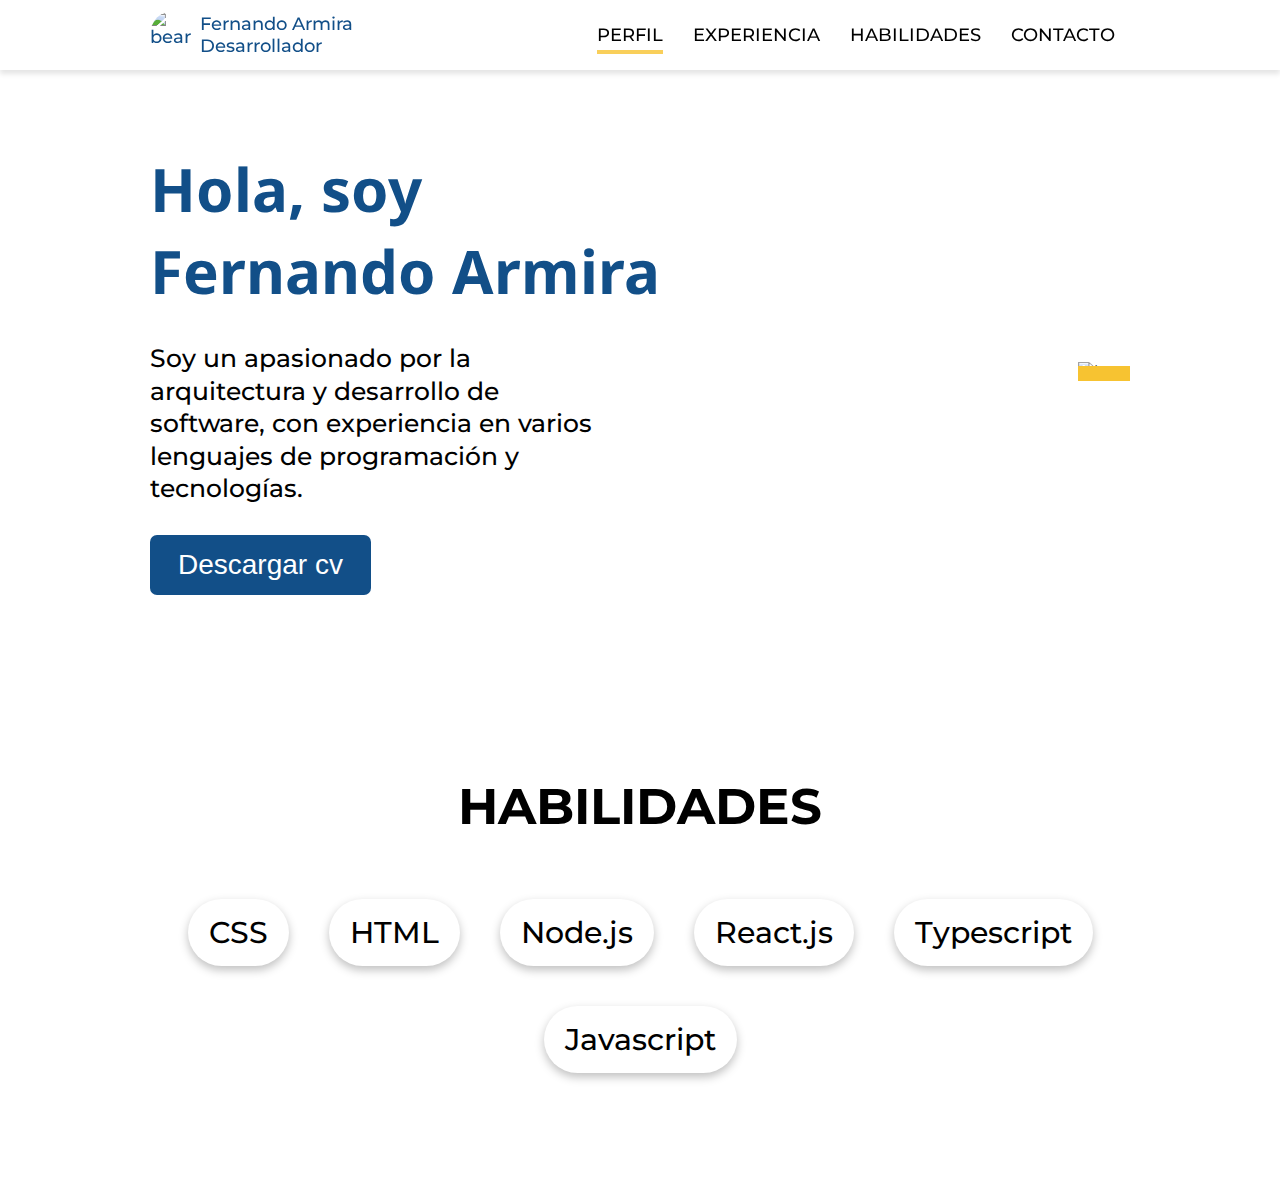
==== curriculum/index.html @ 1096f28d "Info and skills" ====
<!DOCTYPE html>
<html lang="es">
<head>
    <meta charset="UTF-8">
    <meta http-equiv="X-UA-Compatible" content="IE=edge">
    <meta name="viewport" content="width=device-width, initial-scale=1.0">
    <title>Fernando Armira</title>
    <link
      href="https://fonts.googleapis.com/css2?family=Montserrat:wght@400;500;700&display=swap"
      rel="stylesheet"
    />
    <link
      rel="stylesheet"
      href="https://cdn.jsdelivr.net/npm/normalize.css@8.0.1/normalize.min.css"
    />
    <link rel="stylesheet" href="main.css">
    <link rel="stylesheet" href="navbar.css">
    <link rel="stylesheet" href="profile.css">
    <link rel="stylesheet" href="skills.css">
    <script defer src="app.js"></script>
</head>
<body>
    <header class="topheader">
        <nav class="topnav">
            <a href="#" class="logo">
                <img height="50" width="50" src="https://media.istockphoto.com/id/1158342659/vector/bear-head-mascot-vector-for-emblem-design-with-color-grey.jpg?s=612x612&w=0&k=20&c=52_wgeMA5A5mS4JGuddIcnMzw7G9IRCnAalKC-jlNJY=" alt="bear">
                <div>
                    Fernando Armira <br>
                    Desarrollador
                </div>
            </a>
            <button class="open-menu" aria-label="Abrir menu">
                <img src="img/hamburger-icon.svg" alt="abrir menu">
            </button>
            <ul class="menu">
                <button class="close-menu" aria-label="Cerrar menú">
                    <img src="img/close-icon.svg" alt="cerrar menú" />
                </button>
                <li><a href="#profile" class="selected">Perfil</a></li>
                <li><a href="#experience">Experiencia</a></li>
                <li><a href="#skills">Habilidades</a></li>
                <li><a href="#contact">Contacto</a></li>
            </ul>
            
        </nav>
    </header>

    <div class="horizontal-padding vertical-padding">
        <section class="profile">
            <div class="profile-info">
                <h1 class="profile-title">Hola,  soy <br> Fernando Armira</h1>
                <p class="profile-details">
                    Soy un apasionado por la arquitectura y desarrollo de software, con
                    experiencia en varios lenguajes de programación y
                    tecnologías.
                </p>
                <button class="profile-btn">
                    Descargar cv
                </button>
            </div>
            <span class="profile-img-section">
                <img class="profile-img" src="https://images.squarespace-cdn.com/content/v1/546d5382e4b05a4940d58d6f/1586810271092-G254ZQDXCV0L865MCEFX/In-Charge-72x60-WEB.jpg?format=2500w" alt="bear">
                <div class="profile-img-line"></div>
            </span>
        </section>
    </div>
    
    <div class="horizontal-padding vertical-padding">
        <section class="skills">
            <h2 class="skills-title">Habilidades</h2>
            <ul class="skills-list">
                <li class="skills-skill">CSS</li>
                <li class="skills-skill">HTML</li>
                <li class="skills-skill">Node.js</li>
                <li class="skills-skill">React.js</li>
                <li class="skills-skill">Typescript</li>
                <li class="skills-skill">Javascript</li>
            </ul>
        </section>
    </div>

</body>
</html>
---- curriculum/main.css ----
:root {
    --theme-color: white;
    --primary-color: #124f88;
    --secundary-color: #F7C331;
    --text-color-inverse: white;
    --text-color: black;
    --navbar-shallow-color: #e5e5e5;
    --menu-mobile-background-color: #3A4460;

}

body {
    font-family: 'Montserrat', sans-serif;
    background-color: var(--theme-color);
    color: var(--text-color);
    padding-top: 70px;
}

a {
    text-decoration: none;
    color: var(--text-color)
}

.horizontal-padding{
    padding-left: 25px;
    padding-right: 25px;
}

.vertical-padding{
    padding-top: 25px;
    padding-bottom: 25px;
}

@media (min-width: 950px) {
    .horizontal-padding{
        padding-left: 70px;
        padding-right: 70px;
    }
    
    .vertical-padding{
        padding-top: 70px;
        padding-bottom: 70px;
    }
}
---- curriculum/navbar.css ----
.topheader{
   
    box-shadow: 0 4px 5px var(--navbar-shallow-color);
    position: fixed;
    background-color: var(--theme-color);
    left: 0;
    top: 0;
    width: 100%;
    z-index: 100;

}

.topnav{
    display: flex;
    justify-content: space-between;
    padding: 10px;
    max-width: 980px;
    margin: 0 auto;
}

.logo{
    display: flex;
    align-items: center;
    font-size: 18px;
    font-weight: 500;
    color: var(--primary-color);
}

.logo img{
    border-radius: 50%;
}

/*Menu*/
.menu{
    display: flex;
    list-style: none;
    margin: 0;
    padding: 0;
}

.menu li{
    padding: 0 15px;
}

.menu a{
    color: var(--text-color);
    font-size: 18px;
    font-weight: 500;
    line-height: 50px;
    text-transform: uppercase;
    position: relative;

    
}

.menu a::after{
    content: "";
    background-color: var(--secundary-color);
    position: absolute;
    left:0;
    top: calc(100% + 4px);
    width: 100%;
    height: 4px;
    opacity: 0;
    transition: opacity 0.3s;
}

.menu a.selected::after,
.menu a:hover::after {
    opacity: 0.8;
}

.menu a:hover{
    color: var(--primary-color);
}

.open-menu,
.close-menu{
    display: none;
}

@media (max-width: 950px){
    
    /*Menu*/
    .menu{
        flex-direction: column;
        position: fixed;
        left: 0;
        width: 100%;
        align-items: center;
        background-color: var(--menu-mobile-background-color);
        height: 100%;
        overflow-y: auto;
        opacity: 0;
        pointer-events: none;
        transition: opacity 0.3s;
    }

    .menu li{
        padding: 0;
    }
    

    .menu a{
        color: var(--text-color-inverse);
        line-height: 70px;
        font-size: 25px ;
    }

    .open-menu,
    .close-menu{
        display: block;
        border: none;
        background: none;
        cursor: pointer;
    }
    
    .close-menu{
        align-self: flex-end;
        padding: 20px 15px;

    }

    .menu_opened{
        opacity: 1;
        pointer-events: all;
    }

    .open-menu:focus:not(:focus-visible),
    .close-menu:focus:not(:focus-visible) {
        outline: none;
      }

      .menu a::after{
        content: none;

    }
    
    .menu a:hover,
    .menu a.selected{
        color: var(--secundary-color);
    }


}
---- curriculum/profile.css ----
@import url("https://fonts.googleapis.com/css2?family=Noto+Sans:wght@700&display=swap");

.profile-info{
    margin-bottom: 25px;
}

.profile-img{
    width: 80%;
    max-width: 300px;

}

.profile-img-section{
    position: relative;
}

.profile-img-line{
    background-color: var(--secundary-color);
    height: 15px;
    position: absolute;
    width: 100%;
    left: 0;
    bottom: 0;
}

.profile{
    text-align: center;
}

.profile-title{
    font-size: 35px;
    font-weight: bold;
    margin: 0;
    color: var(--primary-color);
    font-family: 'Noto Sans',sans-serif;
}

.profile-details{
    font-size: 18px;
    font-weight: 500;
    line-height: 1.3;
    max-width: 450px;
    margin: 20px auto;
}

.profile-btn{
    background-color: var(--primary-color);
    color: var(--text-color-inverse);
    border: none;
    font-size: 20px;
    padding: 0.5em 1em;
    border-radius: 7px;
    cursor: pointer;

}

.profile-btn:hover{
    filter: brightness(130%);
}

@media (min-width: 950px){
    .profile-info{
        margin-bottom: 0px;
    }
    
    .profile-img{
        width: 100%;
        max-width: 350px;
        /*transform: scale(-1)*/
    }
    
    .profile{
        text-align: left;
        display: flex;
        justify-content: space-between;
        max-width: 980px;
        margin: 0 auto;
        align-items: center ;
    }
    
    .profile-title{
        font-size: 60px;
    }
    
    .profile-details{
        font-size: 25px;
        margin: 30px 0;
    }
    
    .profile-btn{
        font-size: 28px;
        padding: 0.5em 1em;

    
    }

}
---- curriculum/skills.css ----
.skills{
    max-width: 980px;
    margin: 0 auto;
}

.skills-title {
    font-size: 30px;
    font-weight: bold;
    text-transform: uppercase;
    text-align: center;
  }

  .skills-skill {
    font-size: 20px;
    font-weight: 500;
    box-shadow: 0 4px 10px rgba(0, 0, 0, 0.25);
    border-radius: 42px;
    padding: 0.5em 0.7em;
    margin: 10px;
  }

  .skills-list{
    list-style: none;
    padding: 0;

    display: flex;
    flex-wrap: wrap;
    justify-content: center;
  }

  @media (min-width:950px){
    .skills-title {
        font-size: 50px;
      }
    
      .skills-skill {
        font-size: 30px;
        margin: 20px;
      }

  }
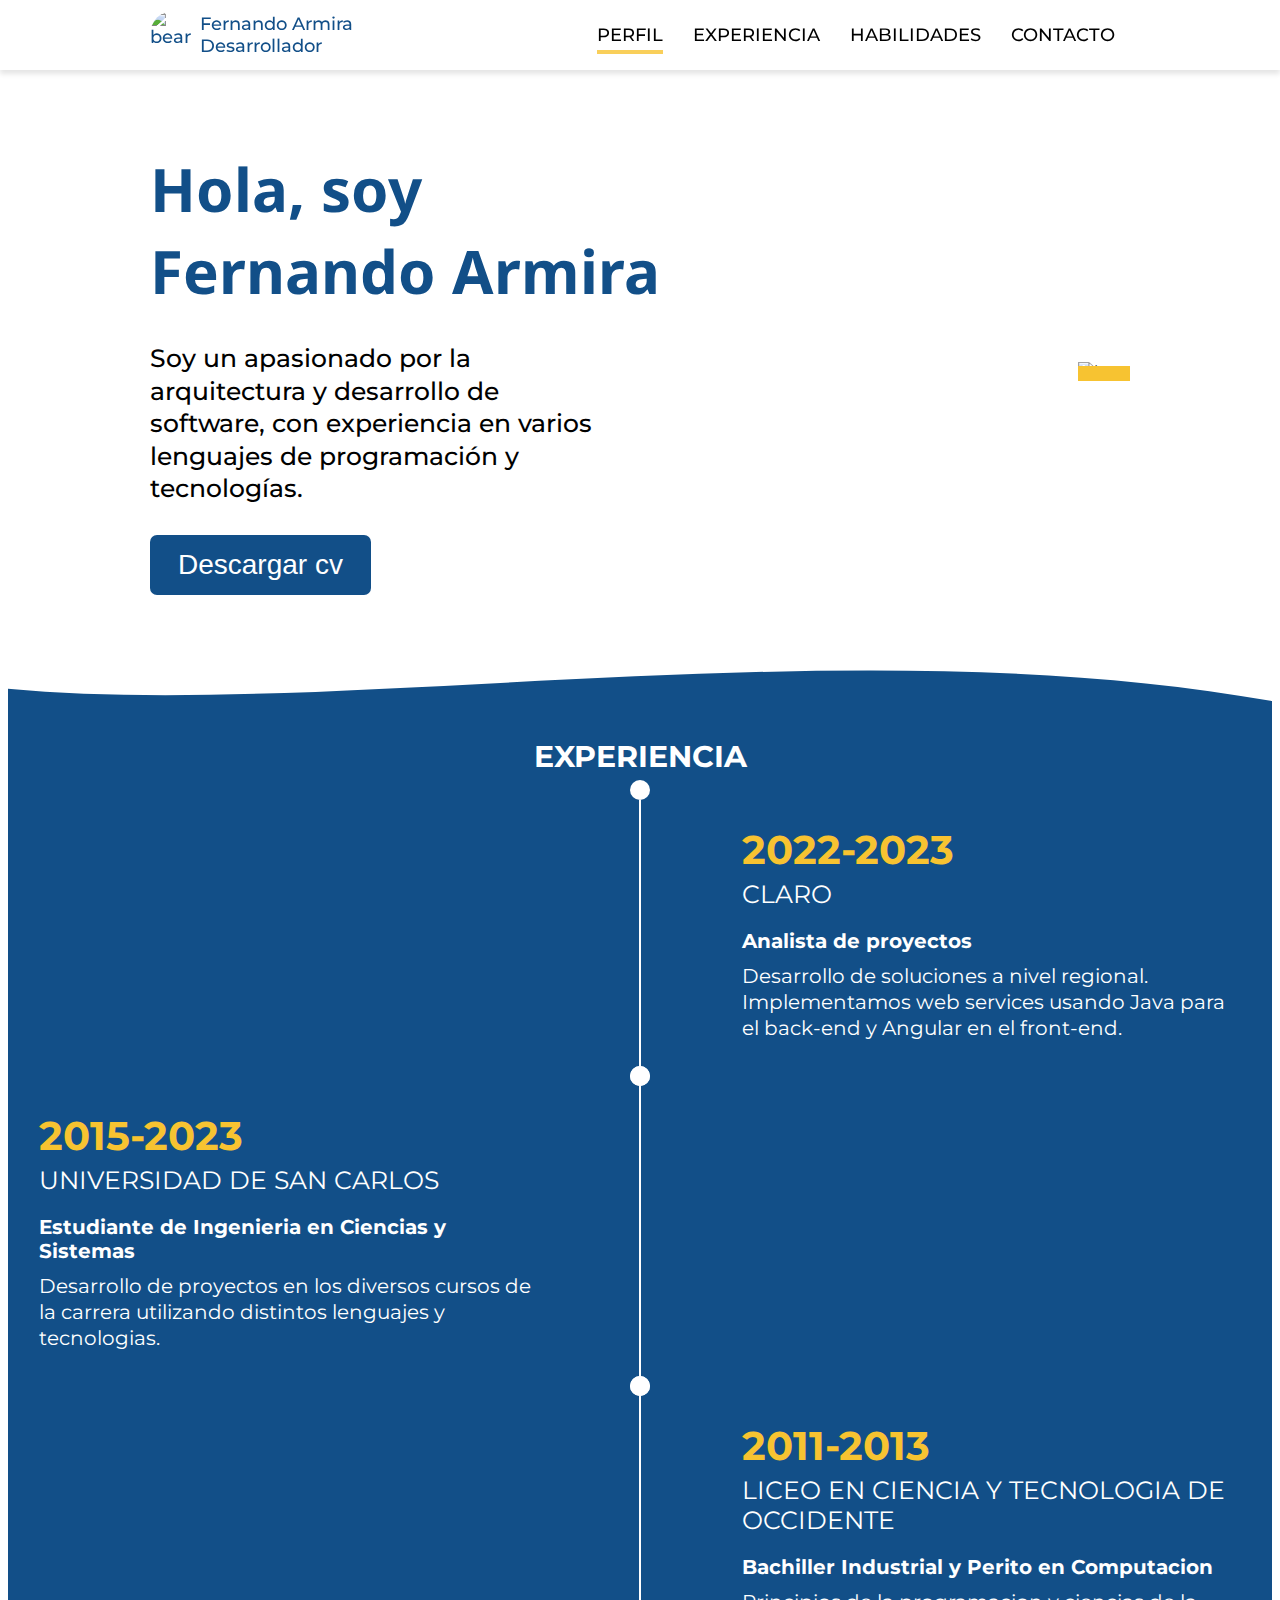
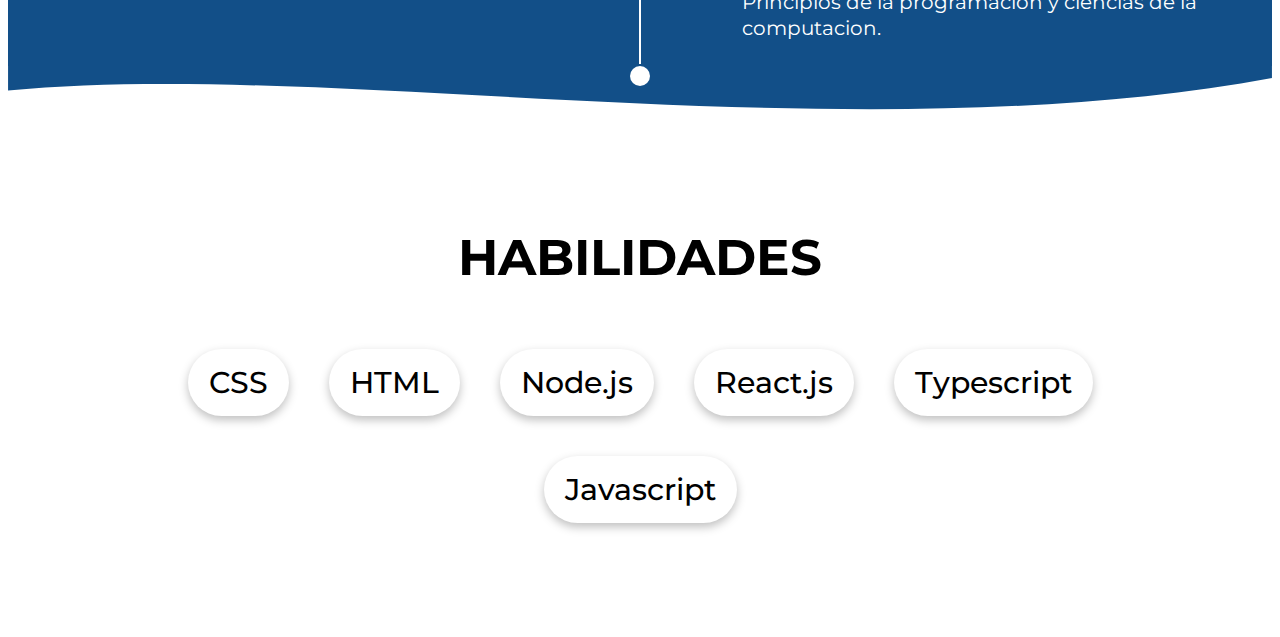
==== commit 4e587c0b: "experience" ====
--- a/curriculum/index.html
+++ b/curriculum/index.html
@@ -17,6 +17,7 @@
     <link rel="stylesheet" href="navbar.css">
     <link rel="stylesheet" href="profile.css">
     <link rel="stylesheet" href="skills.css">
+    <link rel="stylesheet" href="experience.css">
     <script defer src="app.js"></script>
 </head>
 <body>
@@ -64,6 +65,45 @@
             </span>
         </section>
     </div>
+
+    <section class="experiences">
+        <img src="img/wave.svg" alt="division" class="wave">
+        <div class="experiences-body">
+            <h2 class="experience-title">Experiencia</h2>
+            <div class="experiences-grid">
+                <div class="empty"></div>
+                <div class="line"></div>
+                <div class="experience">
+                    <div class="experience-date">2022-2023</div>
+                    <div class="experience-company">Claro</div>
+                    <div class="experience-position">Analista de proyectos</div>
+                    <div class="experience-description">Desarrollo de soluciones a nivel regional.
+                        Implementamos web services usando Java para el
+                        back-end y Angular en el front-end. 
+                    </div>
+                </div>
+                <div class="experience">
+                    <div class="experience-date">2015-2023</div>
+                    <div class="experience-company">Universidad de San Carlos</div>
+                    <div class="experience-position">Estudiante de Ingenieria en Ciencias y Sistemas</div>
+                    <div class="experience-description">Desarrollo de proyectos en los diversos cursos de la carrera utilizando distintos lenguajes y tecnologias. 
+                    </div>
+                </div>
+                <div class="line"></div>
+                <div class="empty"></div>  
+                <div class="empty"></div>
+                <div class="line"></div>
+                <div class="experience">
+                    <div class="experience-date">2011-2013</div>
+                    <div class="experience-company">Liceo en Ciencia y Tecnologia de Occidente</div>
+                    <div class="experience-position">Bachiller Industrial y Perito en Computacion</div>
+                    <div class="experience-description">Principios de la programacion y ciencias de la computacion. 
+                    </div>
+                </div>
+            </div>
+        </div>
+        <img src="img/wave.svg" alt="division" class="wave wave-bottom">
+    </section>
     
     <div class="horizontal-padding vertical-padding">
         <section class="skills">
--- a/curriculum/experience.css
+++ b/curriculum/experience.css
@@ -0,0 +1,118 @@
+.experiences{
+    display: flex;
+    flex-direction: column;
+}
+
+.experiences-body{
+    background-color: var(--primary-color);
+    color: var(--text-color-inverse);
+}
+
+.wave{
+    width: 100%;
+    position: relative;
+    top: 2px;
+}
+
+.wave-bottom{
+    transform: scaleY(-1);
+    top: -2px;
+}
+
+.experience-title {
+    text-align: center;
+    text-transform: uppercase;
+    font-weight: bold;
+    font-size: 30px;
+    margin: 25px;
+  }
+  
+  .experience-date {
+    font-size: 25px;
+    font-weight: bold;
+    color: var(--secundary-color);
+  }
+  
+  .experience-company {
+    font-size: 20px;
+    text-transform: uppercase;
+    margin-top: 5px;
+  }
+  
+  .experience-position {
+    font-weight: 500;
+    font-size: 18px;
+    margin-top: 20px;
+  }
+  
+  .experience-description {
+    font-weight: 400;
+    font-size: 15px;
+    margin-top: 10px;
+  }
+  
+  .experience{
+    padding: 25px;
+    max-width: 500px;
+    margin: 0 auto;
+  }
+
+  @media (min-width:950px){
+    .experiences-title {
+        font-size: 50px;
+        margin: 35px 0;
+      }
+    
+      .experience-date {
+        font-size: 40px;
+      }
+    
+      .experience-company {
+        font-size: 25px;
+      }
+    
+      .experience-position {
+        font-weight: bold;
+        font-size: 20px;
+        margin-top: 20px;
+      }
+    
+      .experience-description {
+        font-size: 20px;
+        margin-top: 10px;
+        line-height: 1.3;
+      }
+
+
+      .experiences-grid{
+        display: grid;
+        grid-template-columns: auto 2px auto;
+        gap: 20px 70px;
+
+      }
+
+      .line{
+        background-color: var(--text-color-inverse);
+        position: relative;
+      }
+
+      .line::before,
+      .line::after{
+        content:"";
+        display: block;
+        width: 20px;
+        height: 20px;
+        background-color: var(--text-color-inverse);
+        border-radius: 50%;
+        position: absolute;
+        top: -20px;
+        left: -9px;
+      }
+
+      .line::after{
+        top: 100%;
+        z-index: 1;
+
+      }
+    
+  }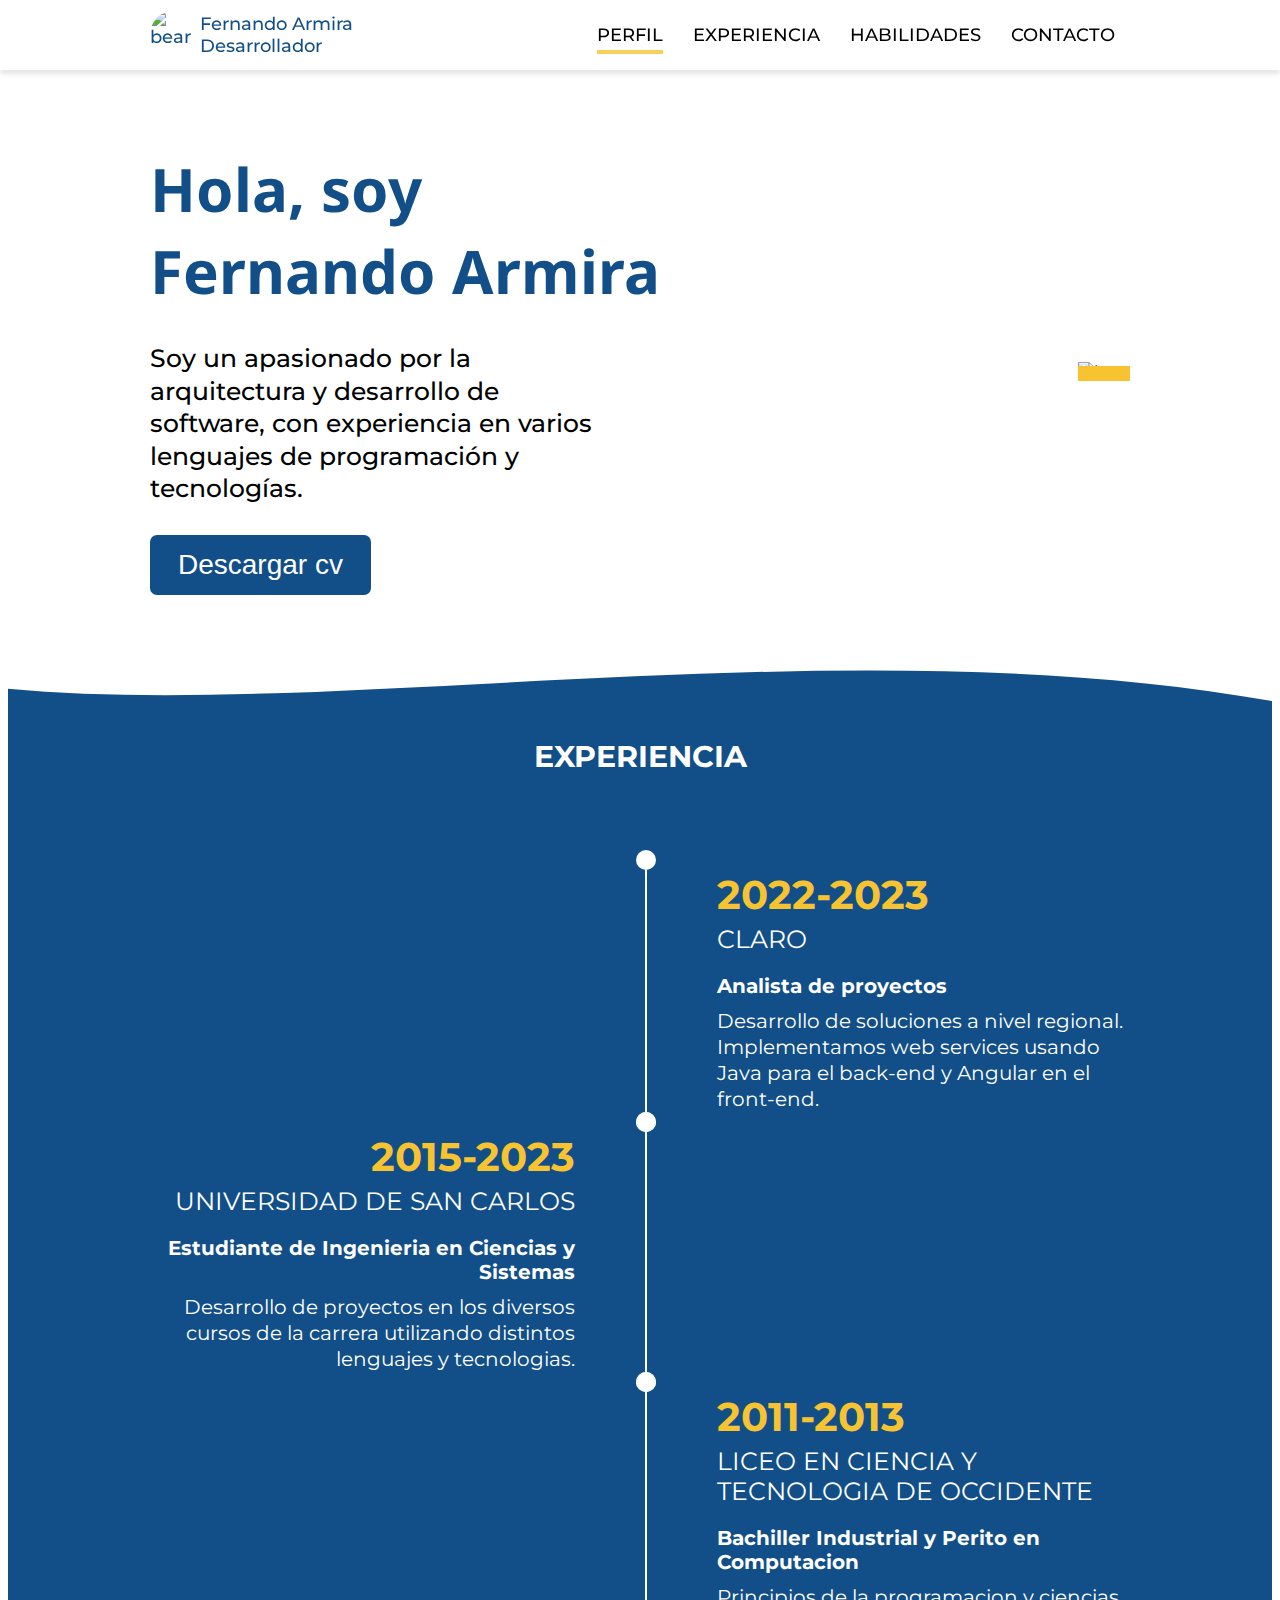
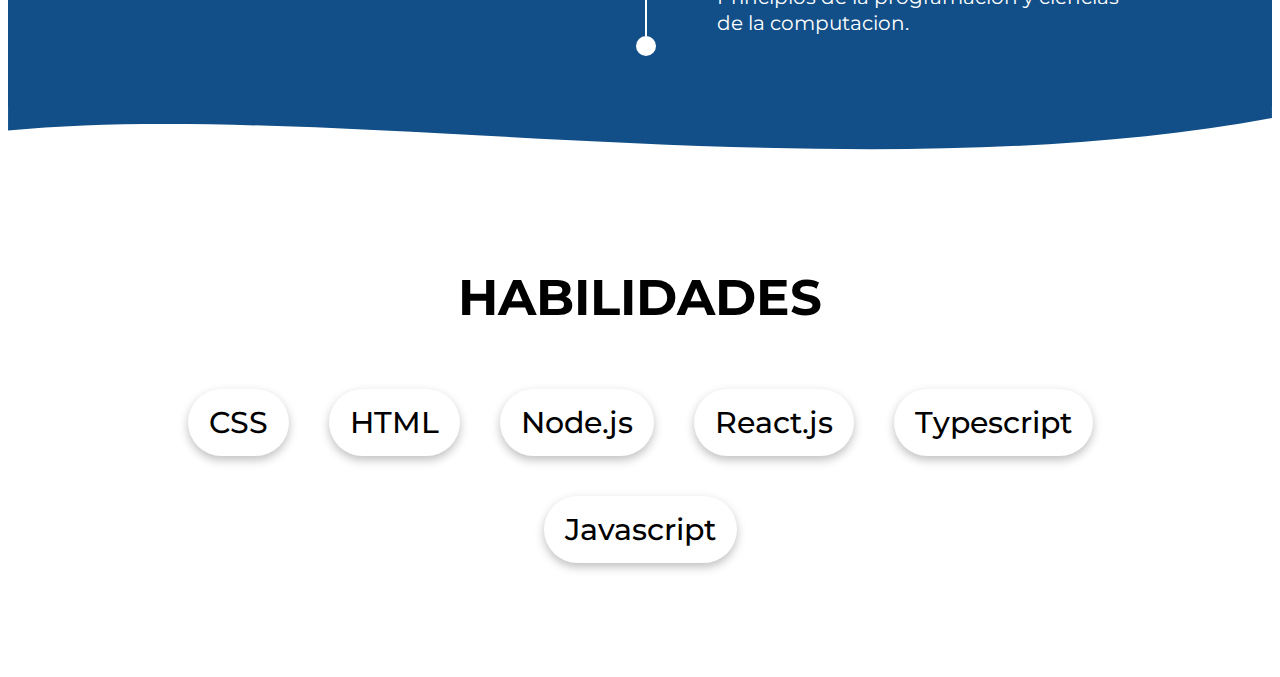
==== commit 087220db: "Correcciones" ====
--- a/curriculum/index.html
+++ b/curriculum/index.html
@@ -82,7 +82,7 @@
                         back-end y Angular en el front-end. 
                     </div>
                 </div>
-                <div class="experience">
+                <div class="experience experience_left">
                     <div class="experience-date">2015-2023</div>
                     <div class="experience-company">Universidad de San Carlos</div>
                     <div class="experience-position">Estudiante de Ingenieria en Ciencias y Sistemas</div>
--- a/curriculum/experience.css
+++ b/curriculum/experience.css
@@ -83,11 +83,23 @@
         line-height: 1.3;
       }
 
+      .experience {
+        padding: 0;
+      }
+
+      .experience_left {
+        text-align: right;
+      }
+  
 
       .experiences-grid{
         display: grid;
         grid-template-columns: auto 2px auto;
         gap: 20px 70px;
+        padding: 70px;
+        justify-content: center;
+        max-width: 980px;
+        margin: 0 auto;
 
       }
 
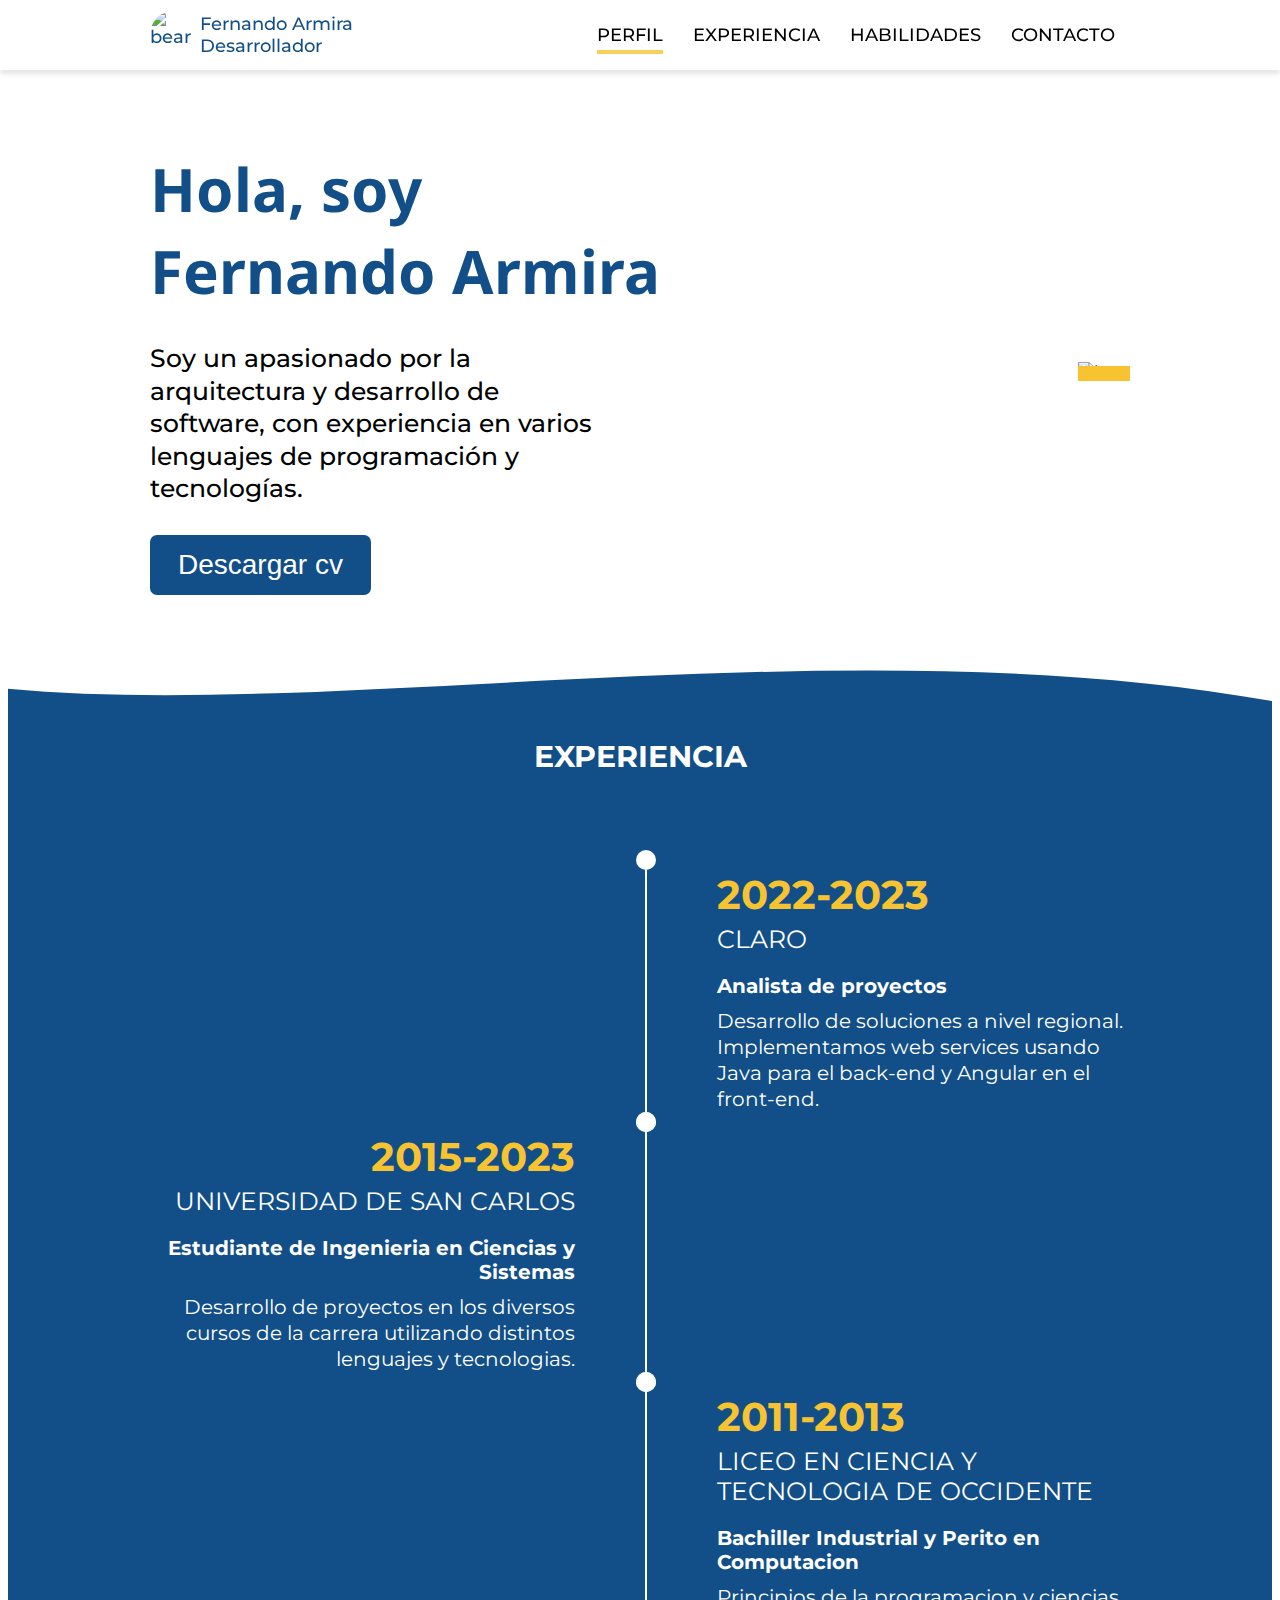
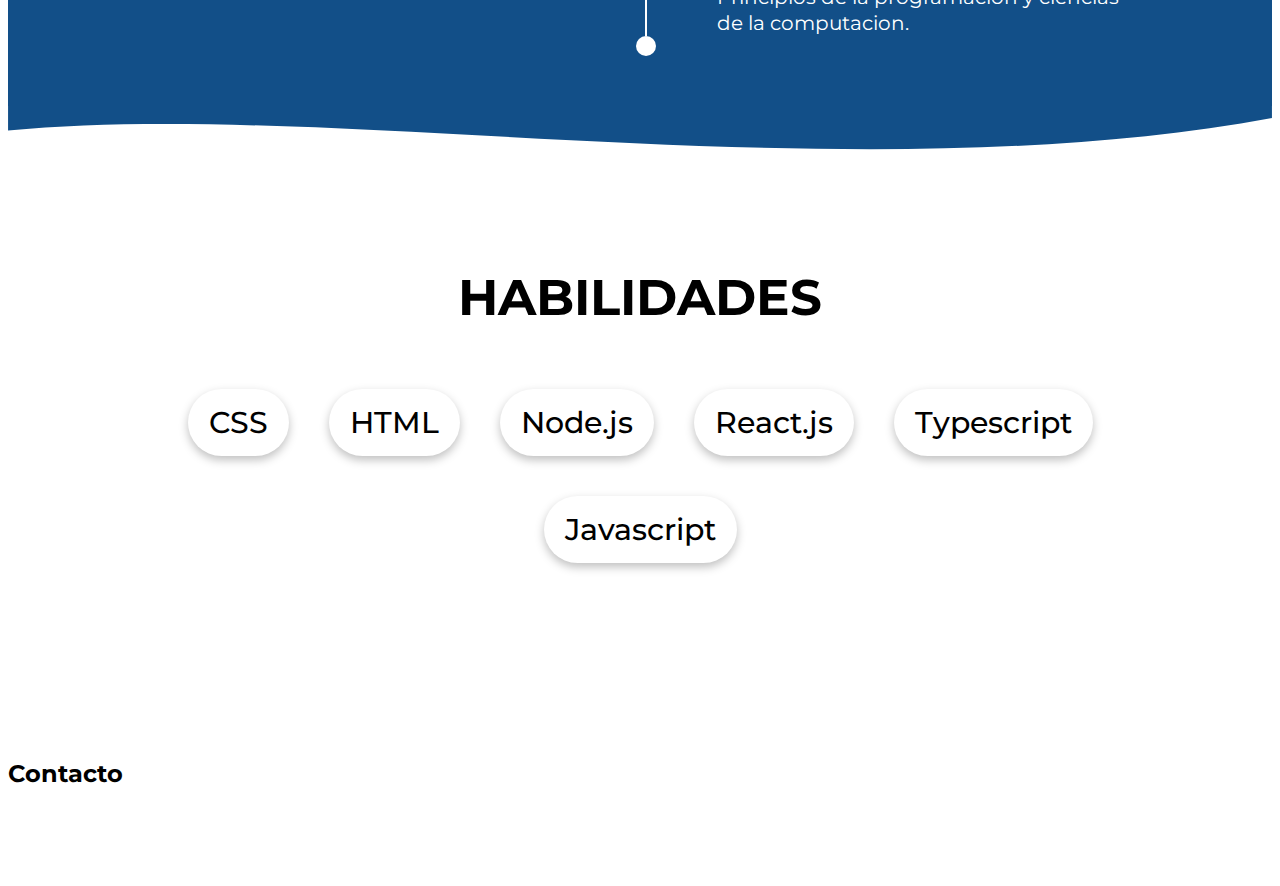
==== commit 5e918c5e: "Intersection observer" ====
--- a/curriculum/index.html
+++ b/curriculum/index.html
@@ -47,7 +47,7 @@
     </header>
 
     <div class="horizontal-padding vertical-padding">
-        <section class="profile">
+        <section class="profile" id="profile">
             <div class="profile-info">
                 <h1 class="profile-title">Hola,  soy <br> Fernando Armira</h1>
                 <p class="profile-details">
@@ -66,7 +66,7 @@
         </section>
     </div>
 
-    <section class="experiences">
+    <section class="experiences" id="experience">
         <img src="img/wave.svg" alt="division" class="wave">
         <div class="experiences-body">
             <h2 class="experience-title">Experiencia</h2>
@@ -106,7 +106,7 @@
     </section>
     
     <div class="horizontal-padding vertical-padding">
-        <section class="skills">
+        <section class="skills" id="skills">
             <h2 class="skills-title">Habilidades</h2>
             <ul class="skills-list">
                 <li class="skills-skill">CSS</li>
@@ -119,5 +119,9 @@
         </section>
     </div>
 
+    <section class="contact vertical-padding" id="contact">
+        <h2 class="contact-title">Contacto</h2>
+    </section>
+
 </body>
 </html>--- a/curriculum/main.css
+++ b/curriculum/main.css
@@ -7,6 +7,14 @@
     --navbar-shallow-color: #e5e5e5;
     --menu-mobile-background-color: #3A4460;
 
+}
+
+html{
+    scroll-behavior: smooth;
+}
+
+section[id]{
+    scroll-margin-top: 70px;
 }
 
 body {
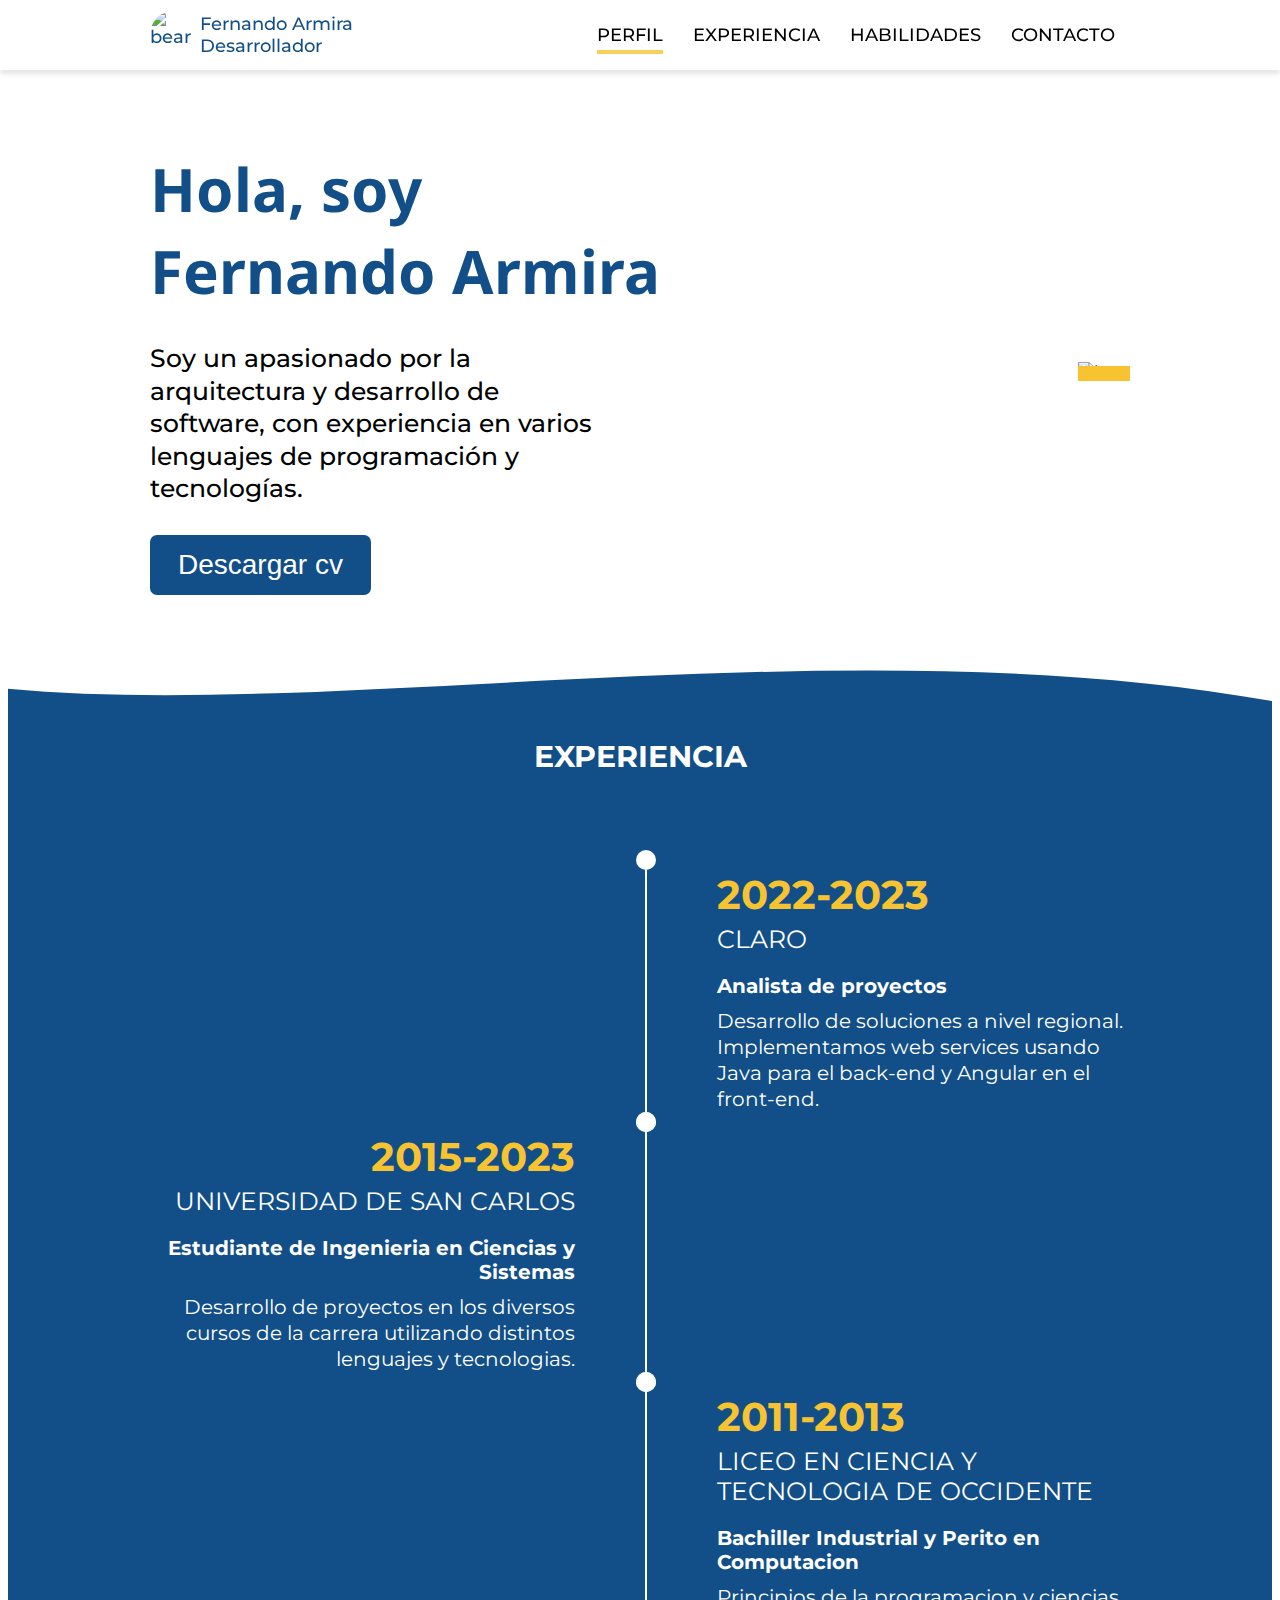
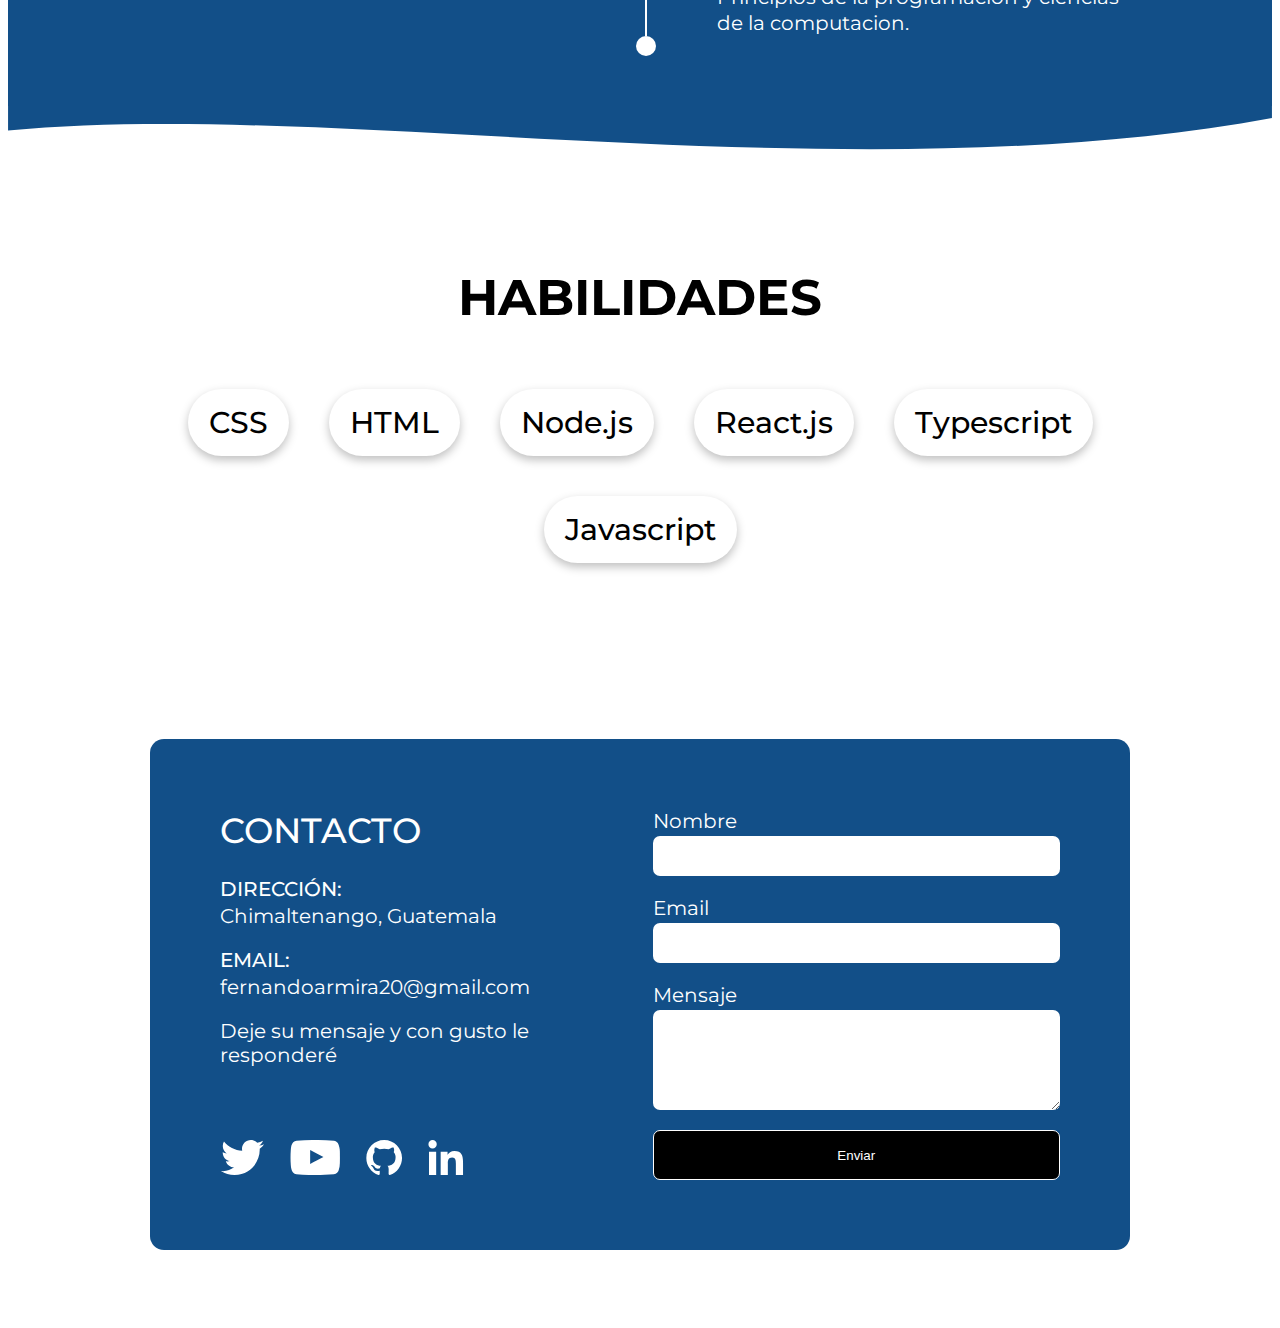
==== commit 72a2b613: "contacts section" ====
--- a/curriculum/index.html
+++ b/curriculum/index.html
@@ -18,6 +18,7 @@
     <link rel="stylesheet" href="profile.css">
     <link rel="stylesheet" href="skills.css">
     <link rel="stylesheet" href="experience.css">
+    <link rel="stylesheet" href="contact.css">
     <script defer src="app.js"></script>
 </head>
 <body>
@@ -119,9 +120,79 @@
         </section>
     </div>
 
-    <section class="contact vertical-padding" id="contact">
-        <h2 class="contact-title">Contacto</h2>
-    </section>
+    <div class="horizontal-padding vertical-padding">
+        <section class="contact" id="contact">
+            <h2 class="contact-title">Contacto</h2>
+            <div class="contact-details">
+                <div class="contact-details-group">
+                    <p class="contact-label">Dirección:</p>
+                    <p class="contact-text">Chimaltenango, Guatemala</p>
+                </div>
+
+                <div class="contact-details-group">
+                    <p class="contact-label">Email:</p>
+                    <p class="contact-text">fernandoarmira20@gmail.com</p>
+                </div>
+
+                <div class="contact-details-group">
+                    <p class="contact-text">Deje su mensaje y con gusto le responderé</p>
+                  
+                </div>
+            </div>
+
+            <form class="contact-form">
+                <div class="contact-form-group">
+                    <label for="name">Nombre</label>
+                    <input required type="text" name="name" id="name">
+                </div>
+
+                <div class="contact-form-group">
+                    <label for="email">Email</label>
+                    <input required type="email" name="email" id="email">
+                </div>
+
+                <div class="contact-form-group">
+                    <label for="message">Mensaje</label>
+                    <textarea required name="message" id="message" rows="6"></textarea>
+                </div>
+                <button type="submit" class="contact-form-submit">Enviar</button>
+            </form>
+
+            <nav class="social">
+                <ul class="social-list">
+                    <li>
+                        <a href="https://twitter.com">
+                            <img src="img/social/twitter.svg" alt="twitter profile">
+                        </a>
+                        
+                    </li>
+
+                    <li>
+                        <a href="https://youtube.com">
+                            <img src="img/social/youtube.svg" alt="youtube profile">
+                        </a>
+                        
+                    </li>
+
+                    <li>
+                        <a href="https://github.com">
+                            <img src="img/social/github.svg" alt="github profile">
+                        </a>
+                        
+                    </li>
+
+                    <li>
+                        <a href="https://linkedincom">
+                            <img src="img/social/linkedin.svg" alt="linkedin profile">
+                        </a>
+                        
+                    </li>
+                </ul>
+            </nav>
+
+        </section>
+    </div>
+    
 
 </body>
 </html>--- a/curriculum/contact.css
+++ b/curriculum/contact.css
@@ -0,0 +1,135 @@
+.contact{
+    background-color: var(--primary-color);
+    color: var(--text-color-inverse);
+    font-size: 18px;
+    border-radius: 14px;
+    padding: 25px;
+    display: grid;
+    gap: 25px;
+}
+
+.contact p,
+.contact h2,
+.contact ul{
+    margin: 0;
+    padding: 0;
+}
+
+.contact-title{
+    font-size: 30px;
+    font-weight: 500;
+    text-align: center;
+    text-transform: uppercase;
+}
+
+.contact-details,
+.contact-form{
+    display: grid;
+    gap: 20px;
+}
+
+.contact-details-group,
+.contact-form-group{
+    display: grid;
+    gap: 3px;
+}
+
+.contact-label{
+    text-transform: uppercase;
+    font-weight: 500;
+}
+
+.contact-form input,
+.contact-form textarea{
+    border-radius: 7px;
+    border: none;
+    height: 30px;
+    padding: 5px 10px;
+}
+
+.contact-form textarea{
+    height: auto;
+    resize: vertical;
+}
+
+.contact-form-submit{
+    width: 100%;
+    height: 50px;
+    background-color: var(--text-color);
+    border-radius: 7px;
+    color: var(--text-color-inverse);
+    border: 1px solid var(--theme-color);
+    cursor: pointer;
+}
+
+.contact-form-submit:hover{
+    box-shadow: 0 0 14px var(--secundary-color);
+}
+
+.social-list{
+    list-style: none;
+    display: flex;
+    gap: 25px;
+    justify-content: center;
+}
+
+.social-list img{
+    height: 25px;
+}
+
+.social-list img:hover{
+    filter: drop-shadow(0 0 5px var(--secundary-color));
+}
+
+@media (min-width: 950px){
+    .contact{
+        font-size: 20px;
+        padding: 70px;
+        max-width: 980px;
+        margin: 0 auto;
+        box-sizing: border-box;
+
+    }
+    
+    .contact-title{
+        font-size: 35px;
+        text-align: left;
+    }
+    
+ 
+    
+    .social-list{
+        justify-content: flex-start;
+    }
+    
+    .social-list img{
+        height: 35px;
+    }
+
+    .contact-title{
+        grid-area: title;
+
+    }
+
+    .contact-details{
+        grid-area: details;
+    }
+
+    .contact-form{
+        grid-area: form;
+    }
+
+    .social{
+        grid-area: social;
+    }
+
+    .contact{
+        grid: 
+        "title form"    auto
+        "details form"  1fr
+        "social form"   auto/
+        1fr     1fr;
+
+        align-items: start;
+    }
+}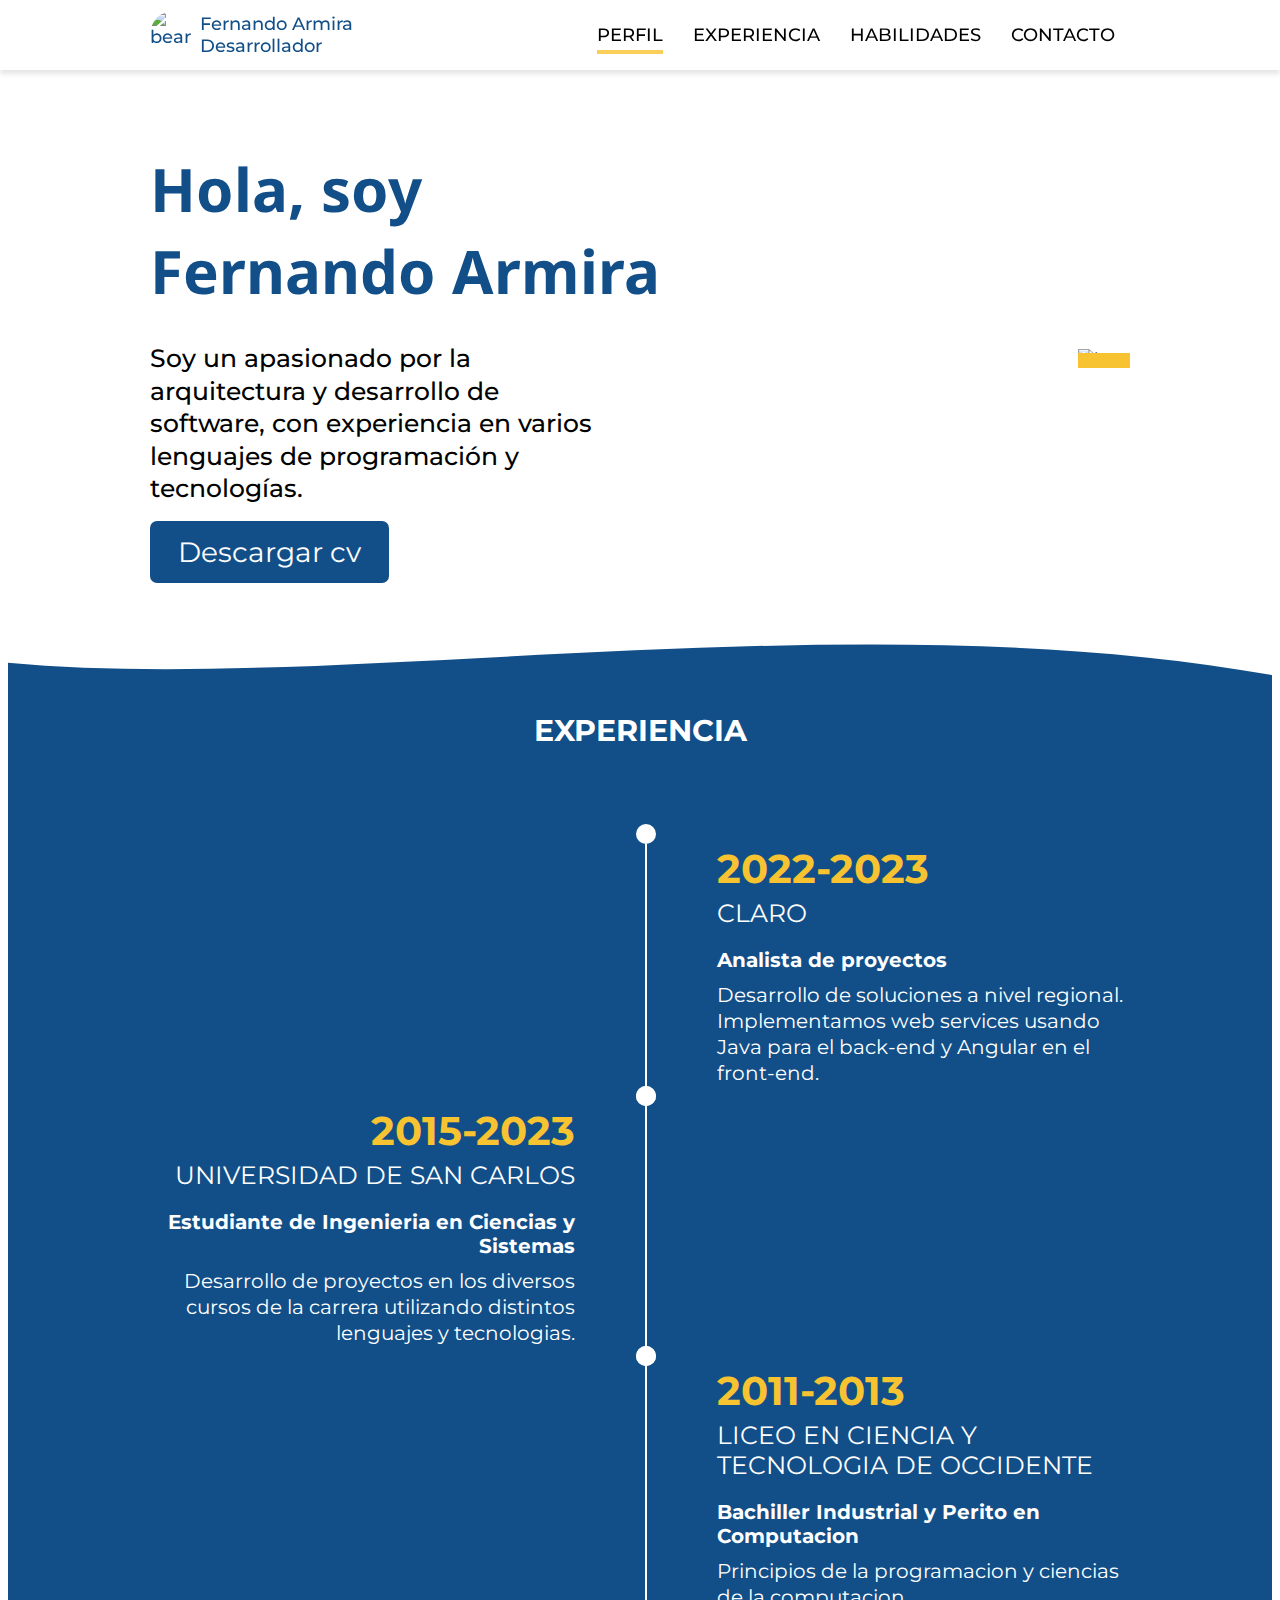
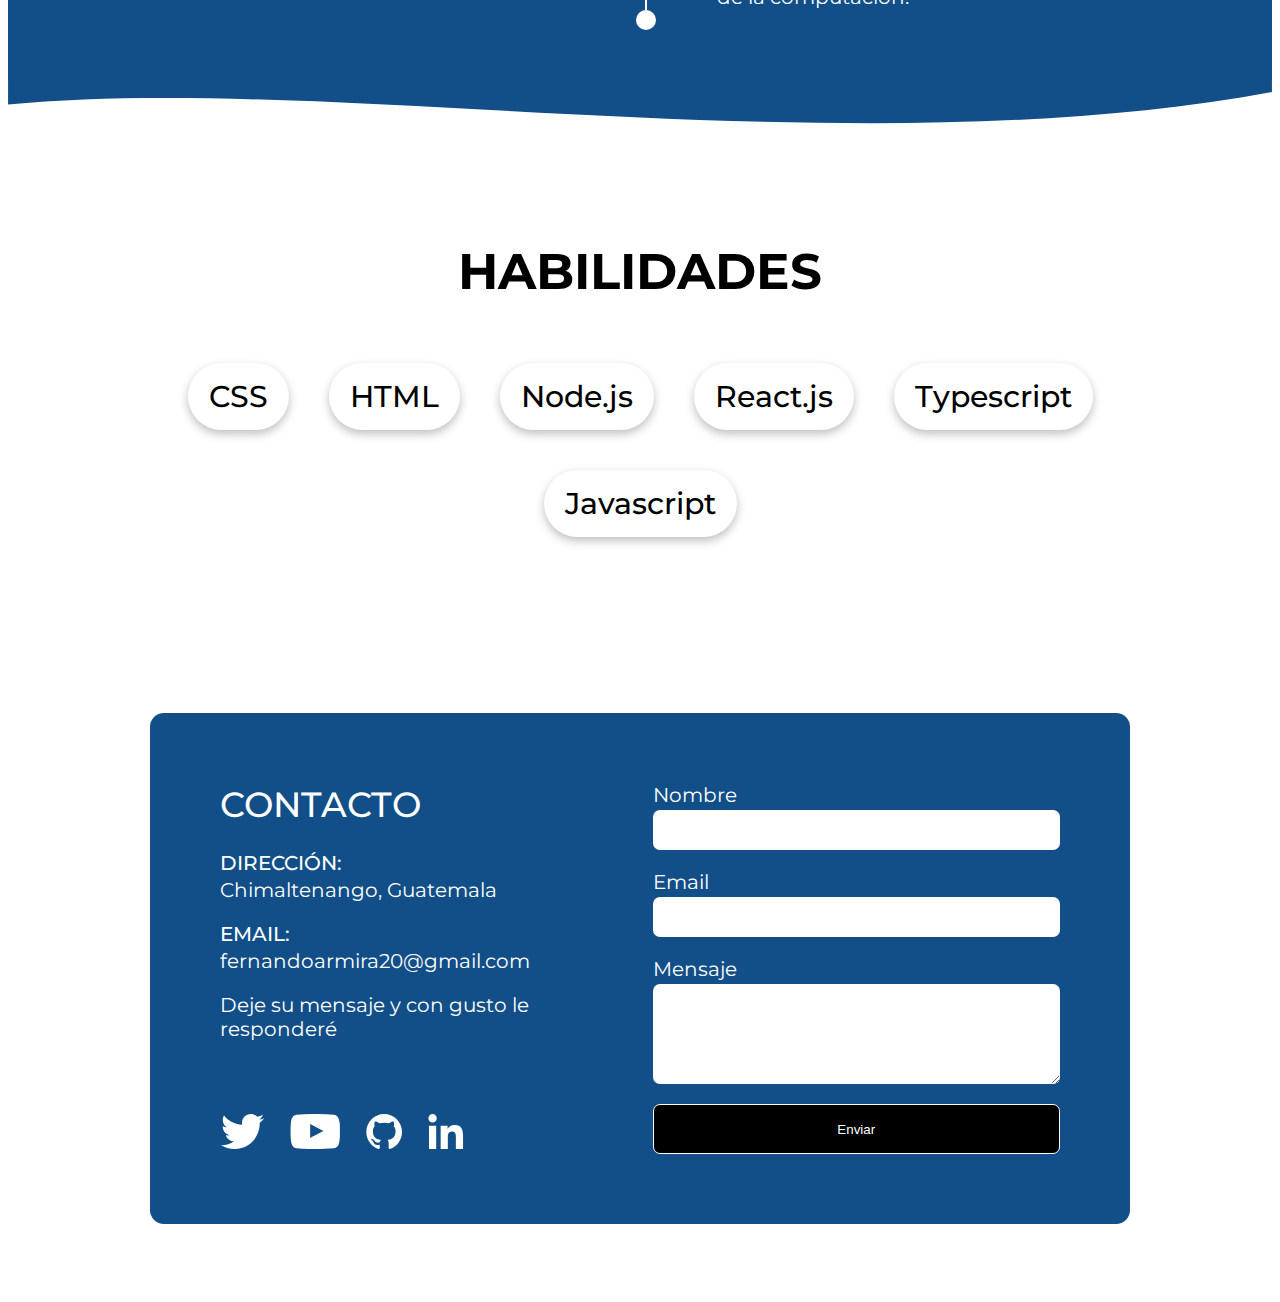
==== commit 585efaf5: "Correcciones" ====
--- a/curriculum/index.html
+++ b/curriculum/index.html
@@ -5,6 +5,12 @@
     <meta http-equiv="X-UA-Compatible" content="IE=edge">
     <meta name="viewport" content="width=device-width, initial-scale=1.0">
     <title>Fernando Armira</title>
+
+    <link rel="apple-touch-icon" sizes="180x180" href="apple-touch-icon.png">
+    <link rel="icon" type="image/png" sizes="32x32" href="favicon-32x32.png">
+    <link rel="icon" type="image/png" sizes="16x16" href="favicon-16x16.png">
+    <link rel="manifest" href="site.webmanifest">
+
     <link
       href="https://fonts.googleapis.com/css2?family=Montserrat:wght@400;500;700&display=swap"
       rel="stylesheet"
@@ -13,13 +19,13 @@
       rel="stylesheet"
       href="https://cdn.jsdelivr.net/npm/normalize.css@8.0.1/normalize.min.css"
     />
-    <link rel="stylesheet" href="main.css">
-    <link rel="stylesheet" href="navbar.css">
-    <link rel="stylesheet" href="profile.css">
-    <link rel="stylesheet" href="skills.css">
-    <link rel="stylesheet" href="experience.css">
-    <link rel="stylesheet" href="contact.css">
-    <script defer src="app.js"></script>
+    <link rel="stylesheet" href="css/main.css">
+    <link rel="stylesheet" href="css/navbar.css">
+    <link rel="stylesheet" href="css/profile.css">
+    <link rel="stylesheet" href="css/skills.css">
+    <link rel="stylesheet" href="css/experience.css">
+    <link rel="stylesheet" href="css/contact.css">
+    <script defer src="js/app.js"></script>
 </head>
 <body>
     <header class="topheader">
@@ -56,9 +62,9 @@
                     experiencia en varios lenguajes de programación y
                     tecnologías.
                 </p>
-                <button class="profile-btn">
+                <a class="profile-btn" href="CV.pdf" download>
                     Descargar cv
-                </button>
+                </a>
             </div>
             <span class="profile-img-section">
                 <img class="profile-img" src="https://images.squarespace-cdn.com/content/v1/546d5382e4b05a4940d58d6f/1586810271092-G254ZQDXCV0L865MCEFX/In-Charge-72x60-WEB.jpg?format=2500w" alt="bear">
@@ -140,7 +146,7 @@
                 </div>
             </div>
 
-            <form class="contact-form">
+            <form class="contact-form" name="contact">
                 <div class="contact-form-group">
                     <label for="name">Nombre</label>
                     <input required type="text" name="name" id="name">
--- a/curriculum/css/main.css
+++ b/curriculum/css/main.css
@@ -0,0 +1,52 @@
+:root {
+    --theme-color: white;
+    --primary-color: #124f88;
+    --secundary-color: #F7C331;
+    --text-color-inverse: white;
+    --text-color: black;
+    --navbar-shallow-color: #e5e5e5;
+    --menu-mobile-background-color: #3A4460;
+
+}
+
+html{
+    scroll-behavior: smooth;
+}
+
+section[id]{
+    scroll-margin-top: 70px;
+}
+
+body {
+    font-family: 'Montserrat', sans-serif;
+    background-color: var(--theme-color);
+    color: var(--text-color);
+    padding-top: 70px;
+}
+
+a {
+    text-decoration: none;
+    color: var(--text-color)
+}
+
+.horizontal-padding{
+    padding-left: 25px;
+    padding-right: 25px;
+}
+
+.vertical-padding{
+    padding-top: 25px;
+    padding-bottom: 25px;
+}
+
+@media (min-width: 950px) {
+    .horizontal-padding{
+        padding-left: 70px;
+        padding-right: 70px;
+    }
+    
+    .vertical-padding{
+        padding-top: 70px;
+        padding-bottom: 70px;
+    }
+}--- a/curriculum/css/navbar.css
+++ b/curriculum/css/navbar.css
@@ -0,0 +1,145 @@
+.topheader{
+   
+    box-shadow: 0 4px 5px var(--navbar-shallow-color);
+    position: fixed;
+    background-color: var(--theme-color);
+    left: 0;
+    top: 0;
+    width: 100%;
+    z-index: 100;
+
+}
+
+.topnav{
+    display: flex;
+    justify-content: space-between;
+    padding: 10px;
+    max-width: 980px;
+    margin: 0 auto;
+}
+
+.logo{
+    display: flex;
+    align-items: center;
+    font-size: 18px;
+    font-weight: 500;
+    color: var(--primary-color);
+}
+
+.logo img{
+    border-radius: 50%;
+}
+
+/*Menu*/
+.menu{
+    display: flex;
+    list-style: none;
+    margin: 0;
+    padding: 0;
+}
+
+.menu li{
+    padding: 0 15px;
+}
+
+.menu a{
+    color: var(--text-color);
+    font-size: 18px;
+    font-weight: 500;
+    line-height: 50px;
+    text-transform: uppercase;
+    position: relative;
+
+    
+}
+
+.menu a::after{
+    content: "";
+    background-color: var(--secundary-color);
+    position: absolute;
+    left:0;
+    top: calc(100% + 4px);
+    width: 100%;
+    height: 4px;
+    opacity: 0;
+    transition: opacity 0.3s;
+}
+
+.menu a.selected::after,
+.menu a:hover::after {
+    opacity: 0.8;
+}
+
+.menu a:hover{
+    color: var(--primary-color);
+}
+
+.open-menu,
+.close-menu{
+    display: none;
+}
+
+@media (max-width: 950px){
+    
+    /*Menu*/
+    .menu{
+        flex-direction: column;
+        position: fixed;
+        left: 0;
+        width: 100%;
+        align-items: center;
+        background-color: var(--menu-mobile-background-color);
+        height: 100%;
+        overflow-y: auto;
+        opacity: 0;
+        pointer-events: none;
+        transition: opacity 0.3s;
+    }
+
+    .menu li{
+        padding: 0;
+    }
+    
+
+    .menu a{
+        color: var(--text-color-inverse);
+        line-height: 70px;
+        font-size: 25px ;
+    }
+
+    .open-menu,
+    .close-menu{
+        display: block;
+        border: none;
+        background: none;
+        cursor: pointer;
+    }
+    
+    .close-menu{
+        align-self: flex-end;
+        padding: 20px 15px;
+
+    }
+
+    .menu_opened{
+        opacity: 1;
+        pointer-events: all;
+    }
+
+    .open-menu:focus:not(:focus-visible),
+    .close-menu:focus:not(:focus-visible) {
+        outline: none;
+      }
+
+      .menu a::after{
+        content: none;
+
+    }
+    
+    .menu a:hover,
+    .menu a.selected{
+        color: var(--secundary-color);
+    }
+
+
+}--- a/curriculum/css/profile.css
+++ b/curriculum/css/profile.css
@@ -0,0 +1,97 @@
+@import url("https://fonts.googleapis.com/css2?family=Noto+Sans:wght@700&display=swap");
+
+.profile-info{
+    margin-bottom: 25px;
+}
+
+.profile-img{
+    width: 80%;
+    max-width: 300px;
+
+}
+
+.profile-img-section{
+    position: relative;
+}
+
+.profile-img-line{
+    background-color: var(--secundary-color);
+    height: 15px;
+    position: absolute;
+    width: 100%;
+    left: 0;
+    bottom: 0;
+}
+
+.profile{
+    text-align: center;
+}
+
+.profile-title{
+    font-size: 35px;
+    font-weight: bold;
+    margin: 0;
+    color: var(--primary-color);
+    font-family: 'Noto Sans',sans-serif;
+}
+
+.profile-details{
+    font-size: 18px;
+    font-weight: 500;
+    line-height: 1.3;
+    max-width: 450px;
+    margin: 20px auto;
+}
+
+.profile-btn{
+    background-color: var(--primary-color);
+    color: var(--text-color-inverse);
+    border: none;
+    font-size: 20px;
+    padding: 0.5em 1em;
+    border-radius: 7px;
+    cursor: pointer;
+
+}
+
+.profile-btn:hover{
+    filter: brightness(130%);
+}
+
+@media (min-width: 950px){
+    .profile-info{
+        margin-bottom: 0px;
+    }
+    
+    .profile-img{
+        width: 100%;
+        max-width: 350px;
+        /*transform: scale(-1)*/
+    }
+    
+    .profile{
+        text-align: left;
+        display: flex;
+        justify-content: space-between;
+        max-width: 980px;
+        margin: 0 auto;
+        align-items: center ;
+    }
+    
+    .profile-title{
+        font-size: 60px;
+    }
+    
+    .profile-details{
+        font-size: 25px;
+        margin: 30px 0;
+    }
+    
+    .profile-btn{
+        font-size: 28px;
+        padding: 0.5em 1em;
+
+    
+    }
+
+}--- a/curriculum/css/skills.css
+++ b/curriculum/css/skills.css
@@ -0,0 +1,41 @@
+.skills{
+    max-width: 980px;
+    margin: 0 auto;
+}
+
+.skills-title {
+    font-size: 30px;
+    font-weight: bold;
+    text-transform: uppercase;
+    text-align: center;
+  }
+
+  .skills-skill {
+    font-size: 20px;
+    font-weight: 500;
+    box-shadow: 0 4px 10px rgba(0, 0, 0, 0.25);
+    border-radius: 42px;
+    padding: 0.5em 0.7em;
+    margin: 10px;
+  }
+
+  .skills-list{
+    list-style: none;
+    padding: 0;
+
+    display: flex;
+    flex-wrap: wrap;
+    justify-content: center;
+  }
+
+  @media (min-width:950px){
+    .skills-title {
+        font-size: 50px;
+      }
+    
+      .skills-skill {
+        font-size: 30px;
+        margin: 20px;
+      }
+
+  }--- a/curriculum/css/experience.css
+++ b/curriculum/css/experience.css
@@ -0,0 +1,130 @@
+.experiences{
+    display: flex;
+    flex-direction: column;
+}
+
+.experiences-body{
+    background-color: var(--primary-color);
+    color: var(--text-color-inverse);
+}
+
+.wave{
+    width: 100%;
+    position: relative;
+    top: 2px;
+}
+
+.wave-bottom{
+    transform: scaleY(-1);
+    top: -2px;
+}
+
+.experience-title {
+    text-align: center;
+    text-transform: uppercase;
+    font-weight: bold;
+    font-size: 30px;
+    margin: 25px;
+  }
+  
+  .experience-date {
+    font-size: 25px;
+    font-weight: bold;
+    color: var(--secundary-color);
+  }
+  
+  .experience-company {
+    font-size: 20px;
+    text-transform: uppercase;
+    margin-top: 5px;
+  }
+  
+  .experience-position {
+    font-weight: 500;
+    font-size: 18px;
+    margin-top: 20px;
+  }
+  
+  .experience-description {
+    font-weight: 400;
+    font-size: 15px;
+    margin-top: 10px;
+  }
+  
+  .experience{
+    padding: 25px;
+    max-width: 500px;
+    margin: 0 auto;
+  }
+
+  @media (min-width:950px){
+    .experiences-title {
+        font-size: 50px;
+        margin: 35px 0;
+      }
+    
+      .experience-date {
+        font-size: 40px;
+      }
+    
+      .experience-company {
+        font-size: 25px;
+      }
+    
+      .experience-position {
+        font-weight: bold;
+        font-size: 20px;
+        margin-top: 20px;
+      }
+    
+      .experience-description {
+        font-size: 20px;
+        margin-top: 10px;
+        line-height: 1.3;
+      }
+
+      .experience {
+        padding: 0;
+      }
+
+      .experience_left {
+        text-align: right;
+      }
+  
+
+      .experiences-grid{
+        display: grid;
+        grid-template-columns: auto 2px auto;
+        gap: 20px 70px;
+        padding: 70px;
+        justify-content: center;
+        max-width: 980px;
+        margin: 0 auto;
+
+      }
+
+      .line{
+        background-color: var(--text-color-inverse);
+        position: relative;
+      }
+
+      .line::before,
+      .line::after{
+        content:"";
+        display: block;
+        width: 20px;
+        height: 20px;
+        background-color: var(--text-color-inverse);
+        border-radius: 50%;
+        position: absolute;
+        top: -20px;
+        left: -9px;
+      }
+
+      .line::after{
+        top: 100%;
+        z-index: 1;
+
+      }
+    
+  }--- a/curriculum/css/contact.css
+++ b/curriculum/css/contact.css
@@ -0,0 +1,135 @@
+.contact{
+    background-color: var(--primary-color);
+    color: var(--text-color-inverse);
+    font-size: 18px;
+    border-radius: 14px;
+    padding: 25px;
+    display: grid;
+    gap: 25px;
+}
+
+.contact p,
+.contact h2,
+.contact ul{
+    margin: 0;
+    padding: 0;
+}
+
+.contact-title{
+    font-size: 30px;
+    font-weight: 500;
+    text-align: center;
+    text-transform: uppercase;
+}
+
+.contact-details,
+.contact-form{
+    display: grid;
+    gap: 20px;
+}
+
+.contact-details-group,
+.contact-form-group{
+    display: grid;
+    gap: 3px;
+}
+
+.contact-label{
+    text-transform: uppercase;
+    font-weight: 500;
+}
+
+.contact-form input,
+.contact-form textarea{
+    border-radius: 7px;
+    border: none;
+    height: 30px;
+    padding: 5px 10px;
+}
+
+.contact-form textarea{
+    height: auto;
+    resize: vertical;
+}
+
+.contact-form-submit{
+    width: 100%;
+    height: 50px;
+    background-color: var(--text-color);
+    border-radius: 7px;
+    color: var(--text-color-inverse);
+    border: 1px solid var(--theme-color);
+    cursor: pointer;
+}
+
+.contact-form-submit:hover{
+    box-shadow: 0 0 14px var(--secundary-color);
+}
+
+.social-list{
+    list-style: none;
+    display: flex;
+    gap: 25px;
+    justify-content: center;
+}
+
+.social-list img{
+    height: 25px;
+}
+
+.social-list img:hover{
+    filter: drop-shadow(0 0 5px var(--secundary-color));
+}
+
+@media (min-width: 950px){
+    .contact{
+        font-size: 20px;
+        padding: 70px;
+        max-width: 980px;
+        margin: 0 auto;
+        box-sizing: border-box;
+
+    }
+    
+    .contact-title{
+        font-size: 35px;
+        text-align: left;
+    }
+    
+ 
+    
+    .social-list{
+        justify-content: flex-start;
+    }
+    
+    .social-list img{
+        height: 35px;
+    }
+
+    .contact-title{
+        grid-area: title;
+
+    }
+
+    .contact-details{
+        grid-area: details;
+    }
+
+    .contact-form{
+        grid-area: form;
+    }
+
+    .social{
+        grid-area: social;
+    }
+
+    .contact{
+        grid: 
+        "title form"    auto
+        "details form"  1fr
+        "social form"   auto/
+        1fr     1fr;
+
+        align-items: start;
+    }
+}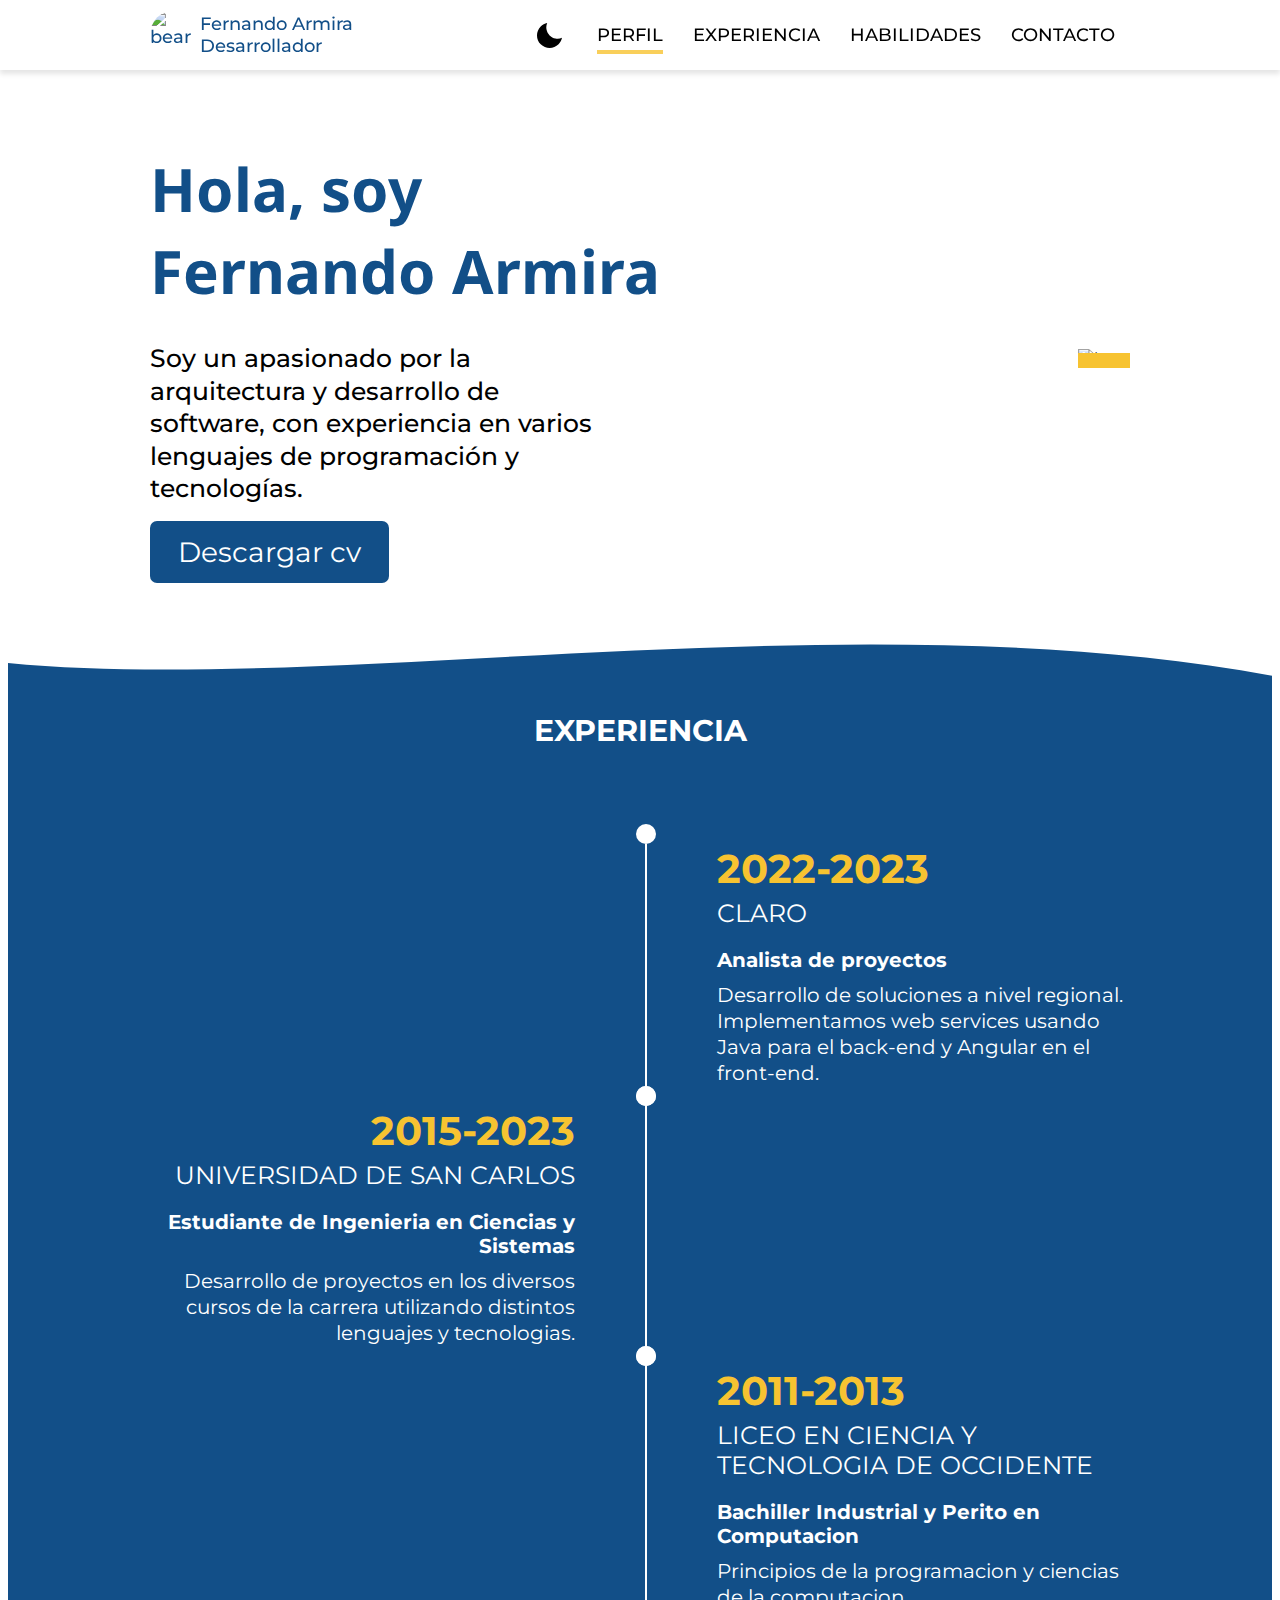
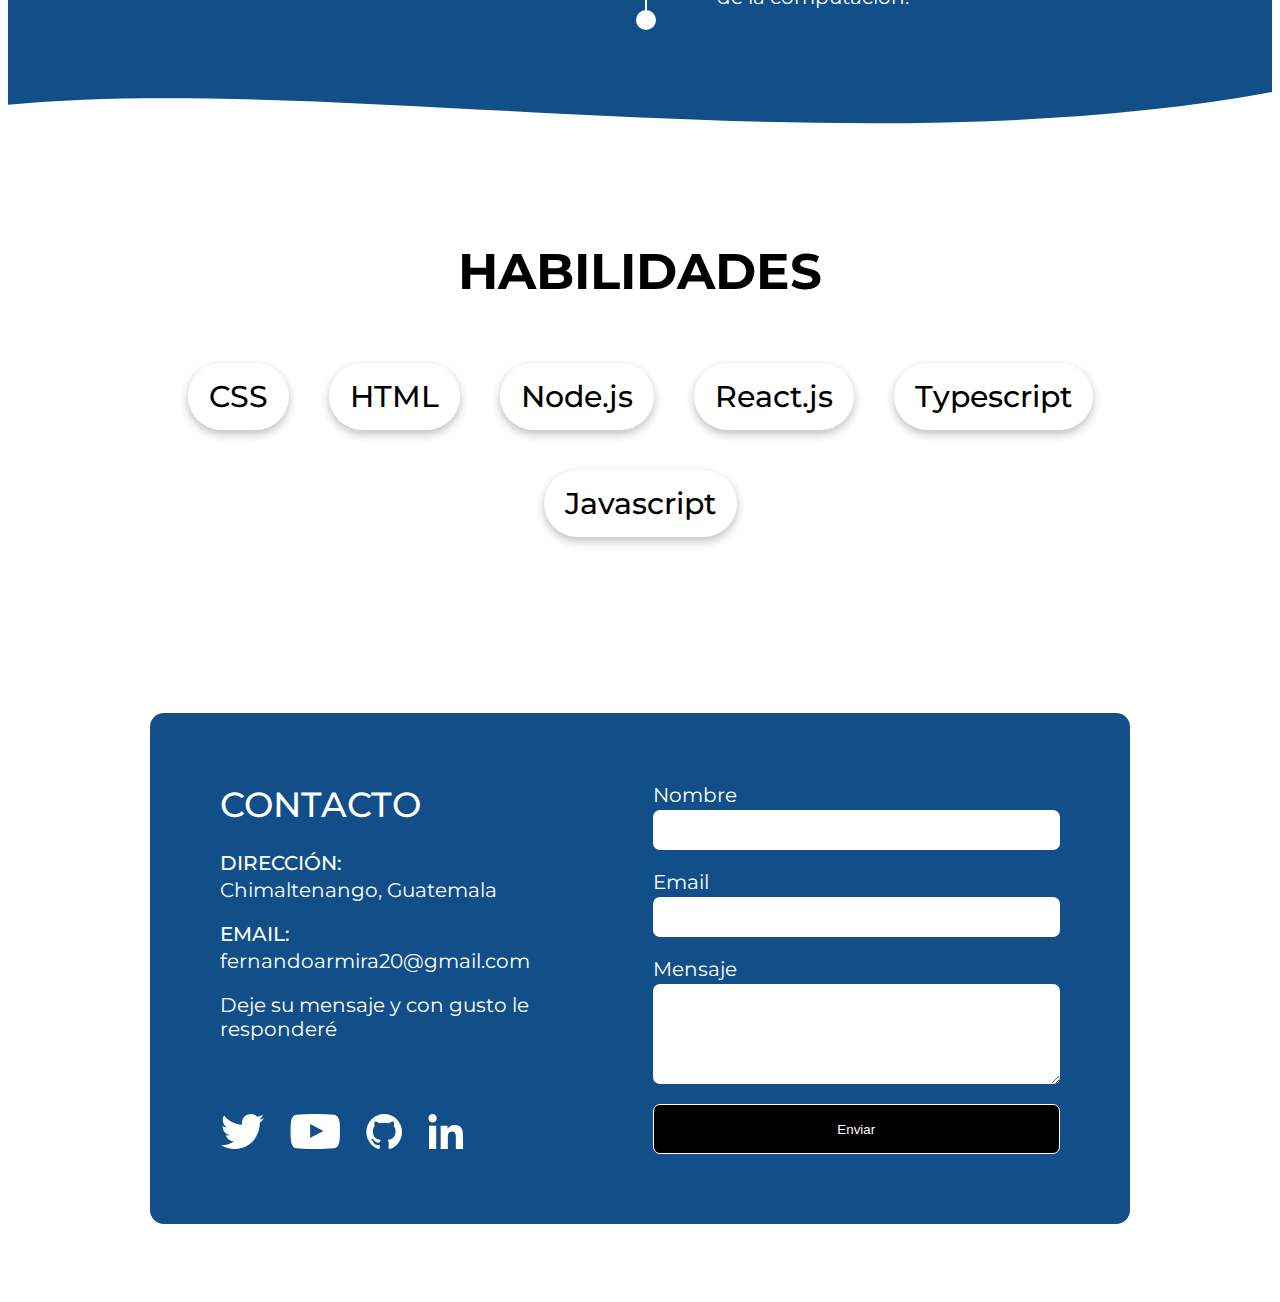
==== commit c24a00d5: "Tema oscuro" ====
--- a/curriculum/index.html
+++ b/curriculum/index.html
@@ -1,5 +1,5 @@
 <!DOCTYPE html>
-<html lang="es">
+<html lang="es" data-theme="light">
 <head>
     <meta charset="UTF-8">
     <meta http-equiv="X-UA-Compatible" content="IE=edge">
@@ -10,6 +10,26 @@
     <link rel="icon" type="image/png" sizes="32x32" href="favicon-32x32.png">
     <link rel="icon" type="image/png" sizes="16x16" href="favicon-16x16.png">
     <link rel="manifest" href="site.webmanifest">
+
+    <script>
+        const userTheme = localStorage.getItem("theme");
+
+        const darkQuery=window.matchMedia("(prefers-color-scheme: dark)");
+
+        if(userTheme==="dark" || !userTheme && darkQuery.matches){
+            setTheme("dark");
+        }
+
+        darkQuery.addEventListener("change", function(e){
+            if(!localStorage.getItem("theme")){
+                setTheme(e.matches ? "dark" : "light");
+            }
+        });
+
+        function setTheme(newTheme){
+            document.documentElement.setAttribute("data-theme",newTheme);
+        }
+    </script>
 
     <link
       href="https://fonts.googleapis.com/css2?family=Montserrat:wght@400;500;700&display=swap"
@@ -26,6 +46,7 @@
     <link rel="stylesheet" href="css/experience.css">
     <link rel="stylesheet" href="css/contact.css">
     <script defer src="js/app.js"></script>
+    <script defer src="js/colorToggle.js"></script>
 </head>
 <body>
     <header class="topheader">
@@ -37,8 +58,23 @@
                     Desarrollador
                 </div>
             </a>
+
+            <button class="dark-mode-btn" aria-label="Activar modo oscuro">
+                <img src="img/sun.svg" alt="">
+            </button>
+            <button class="light-mode-btn" aria-label="Actuvar modo claro">
+                <img src="img/moon.svg" alt="">
+            </button>
+
+
             <button class="open-menu" aria-label="Abrir menu">
-                <img src="img/hamburger-icon.svg" alt="abrir menu">
+
+                <svg width="29" height="29" viewBox="0 0 29 29" fill="none" xmlns="http://www.w3.org/2000/svg">
+                <path d="M2 14.5H27" stroke="currentcolor" stroke-width="3" stroke-linecap="round" stroke-linejoin="round"/>
+                <path d="M2 2H27" stroke="currentcolor" stroke-width="3" stroke-linecap="round" stroke-linejoin="round"/>
+                <path d="M2 27H27" stroke="currentcolor" stroke-width="3" stroke-linecap="round" stroke-linejoin="round"/>
+                </svg>
+                    
             </button>
             <ul class="menu">
                 <button class="close-menu" aria-label="Cerrar menú">
@@ -74,7 +110,11 @@
     </div>
 
     <section class="experiences" id="experience">
-        <img src="img/wave.svg" alt="division" class="wave">
+        
+        <svg class="wave" viewBox="0 0 1400 54" fill="none" xmlns="http://www.w3.org/2000/svg">
+        <path d="M-15.0079 22.92C354.732 63.38 953.596 -55.05 1437.13 45.63L1400 55H6.55479e-05L-15.0079 22.92Z" fill="currentcolor"/>
+        </svg>
+
         <div class="experiences-body">
             <h2 class="experience-title">Experiencia</h2>
             <div class="experiences-grid">
@@ -109,7 +149,11 @@
                 </div>
             </div>
         </div>
-        <img src="img/wave.svg" alt="division" class="wave wave-bottom">
+
+        <svg class="wave wave-bottom" viewBox="0 0 1400 54" fill="none" xmlns="http://www.w3.org/2000/svg">
+            <path d="M-15.0079 22.92C354.732 63.38 953.596 -55.05 1437.13 45.63L1400 55H6.55479e-05L-15.0079 22.92Z" fill="currentcolor"/>
+        </svg>
+
     </section>
     
     <div class="horizontal-padding vertical-padding">
--- a/curriculum/css/main.css
+++ b/curriculum/css/main.css
@@ -4,9 +4,47 @@
     --secundary-color: #F7C331;
     --text-color-inverse: white;
     --text-color: black;
-    --navbar-shallow-color: #e5e5e5;
     --menu-mobile-background-color: #3A4460;
 
+    --acent-color: var(--primary-color);
+    --primary-color-inverse: black;
+    --navbar-shadow: 0 4px 5px #e5e5e5;
+    --tag-shadow: 0 4px 10px rgba(0, 0, 0, 0.25);
+    --transition: 0.2s ease-in-out;
+    color-scheme: light;
+
+}
+
+/*@media (prefers-color-scheme:dark){*/
+
+    :root[data-theme="dark"]{
+        --theme-color: #0f172a;
+        --primary-color: #243043;
+        --secundary-color: #9dc8db;
+        --text-color-inverse: var(--text-color);
+        --text-color: rgba(255, 255, 255, 0.87);
+        --navbar-shallow-color: #e5e5e5;
+        --menu-mobile-background-color: #18213e;
+    
+        --acent-color: var(--secundary-color);
+        --navbar-shadow: 0 1px rgba(51, 65, 85, 0.8);
+        --tag-shadow: 0 0 0 1px #ffffff;
+        color-scheme: dark;
+    
+    }
+
+/*}*/
+
+form{
+    color-scheme: light;
+}
+
+* {
+    transition: background-color var(--transition), box-shadow var(--transition);
+}
+
+svg{
+    transition: color var(--transition);
 }
 
 html{
--- a/curriculum/css/navbar.css
+++ b/curriculum/css/navbar.css
@@ -1,6 +1,6 @@
 .topheader{
    
-    box-shadow: 0 4px 5px var(--navbar-shallow-color);
+    box-shadow: var(--navbar-shadow);
     position: fixed;
     background-color: var(--theme-color);
     left: 0;
@@ -18,12 +18,33 @@
     margin: 0 auto;
 }
 
+.dark-mode-btn,
+.light-mode-btn{
+    border: none;
+    padding: 0;
+    background: none;
+    cursor: pointer;
+    display: flex;
+    align-items: center;
+    margin-left: 20px;
+    margin-right: 20px;
+}
+
+:root[data-theme="light"] .dark-mode-btn{
+    display: none;
+}
+
+:root[data-theme="dark"] .light-mode-btn{
+    display: none;
+}
+
 .logo{
     display: flex;
     align-items: center;
     font-size: 18px;
     font-weight: 500;
-    color: var(--primary-color);
+    color: var(--acent-color);
+    margin-right: auto;
 }
 
 .logo img{
@@ -65,19 +86,21 @@
     transition: opacity 0.3s;
 }
 
-.menu a.selected::after,
-.menu a:hover::after {
+.menu a.selected::after
+/*.menu a:hover::after*/ {
     opacity: 0.8;
 }
 
 .menu a:hover{
-    color: var(--primary-color);
+    color: var(--acent-color);
 }
 
 .open-menu,
 .close-menu{
     display: none;
 }
+
+
 
 @media (max-width: 950px){
     
@@ -113,6 +136,7 @@
         border: none;
         background: none;
         cursor: pointer;
+        color: var(--text-color);
     }
     
     .close-menu{
--- a/curriculum/css/profile.css
+++ b/curriculum/css/profile.css
@@ -31,7 +31,7 @@
     font-size: 35px;
     font-weight: bold;
     margin: 0;
-    color: var(--primary-color);
+    color: var(--acent-color);
     font-family: 'Noto Sans',sans-serif;
 }
 
@@ -44,8 +44,8 @@
 }
 
 .profile-btn{
-    background-color: var(--primary-color);
-    color: var(--text-color-inverse);
+    background-color: var(--acent-color);
+    color: var(--theme-color);
     border: none;
     font-size: 20px;
     padding: 0.5em 1em;
--- a/curriculum/css/skills.css
+++ b/curriculum/css/skills.css
@@ -13,7 +13,7 @@
   .skills-skill {
     font-size: 20px;
     font-weight: 500;
-    box-shadow: 0 4px 10px rgba(0, 0, 0, 0.25);
+    box-shadow: var(--tag-shadow);
     border-radius: 42px;
     padding: 0.5em 0.7em;
     margin: 10px;
--- a/curriculum/css/experience.css
+++ b/curriculum/css/experience.css
@@ -12,6 +12,7 @@
     width: 100%;
     position: relative;
     top: 2px;
+    color: var(--primary-color)
 }
 
 .wave-bottom{
--- a/curriculum/css/contact.css
+++ b/curriculum/css/contact.css
@@ -55,10 +55,10 @@
 .contact-form-submit{
     width: 100%;
     height: 50px;
-    background-color: var(--text-color);
+    background-color: var(--primary-color-inverse);
     border-radius: 7px;
     color: var(--text-color-inverse);
-    border: 1px solid var(--theme-color);
+    border: 1px solid var(--text-color-inverse);
     cursor: pointer;
 }
 
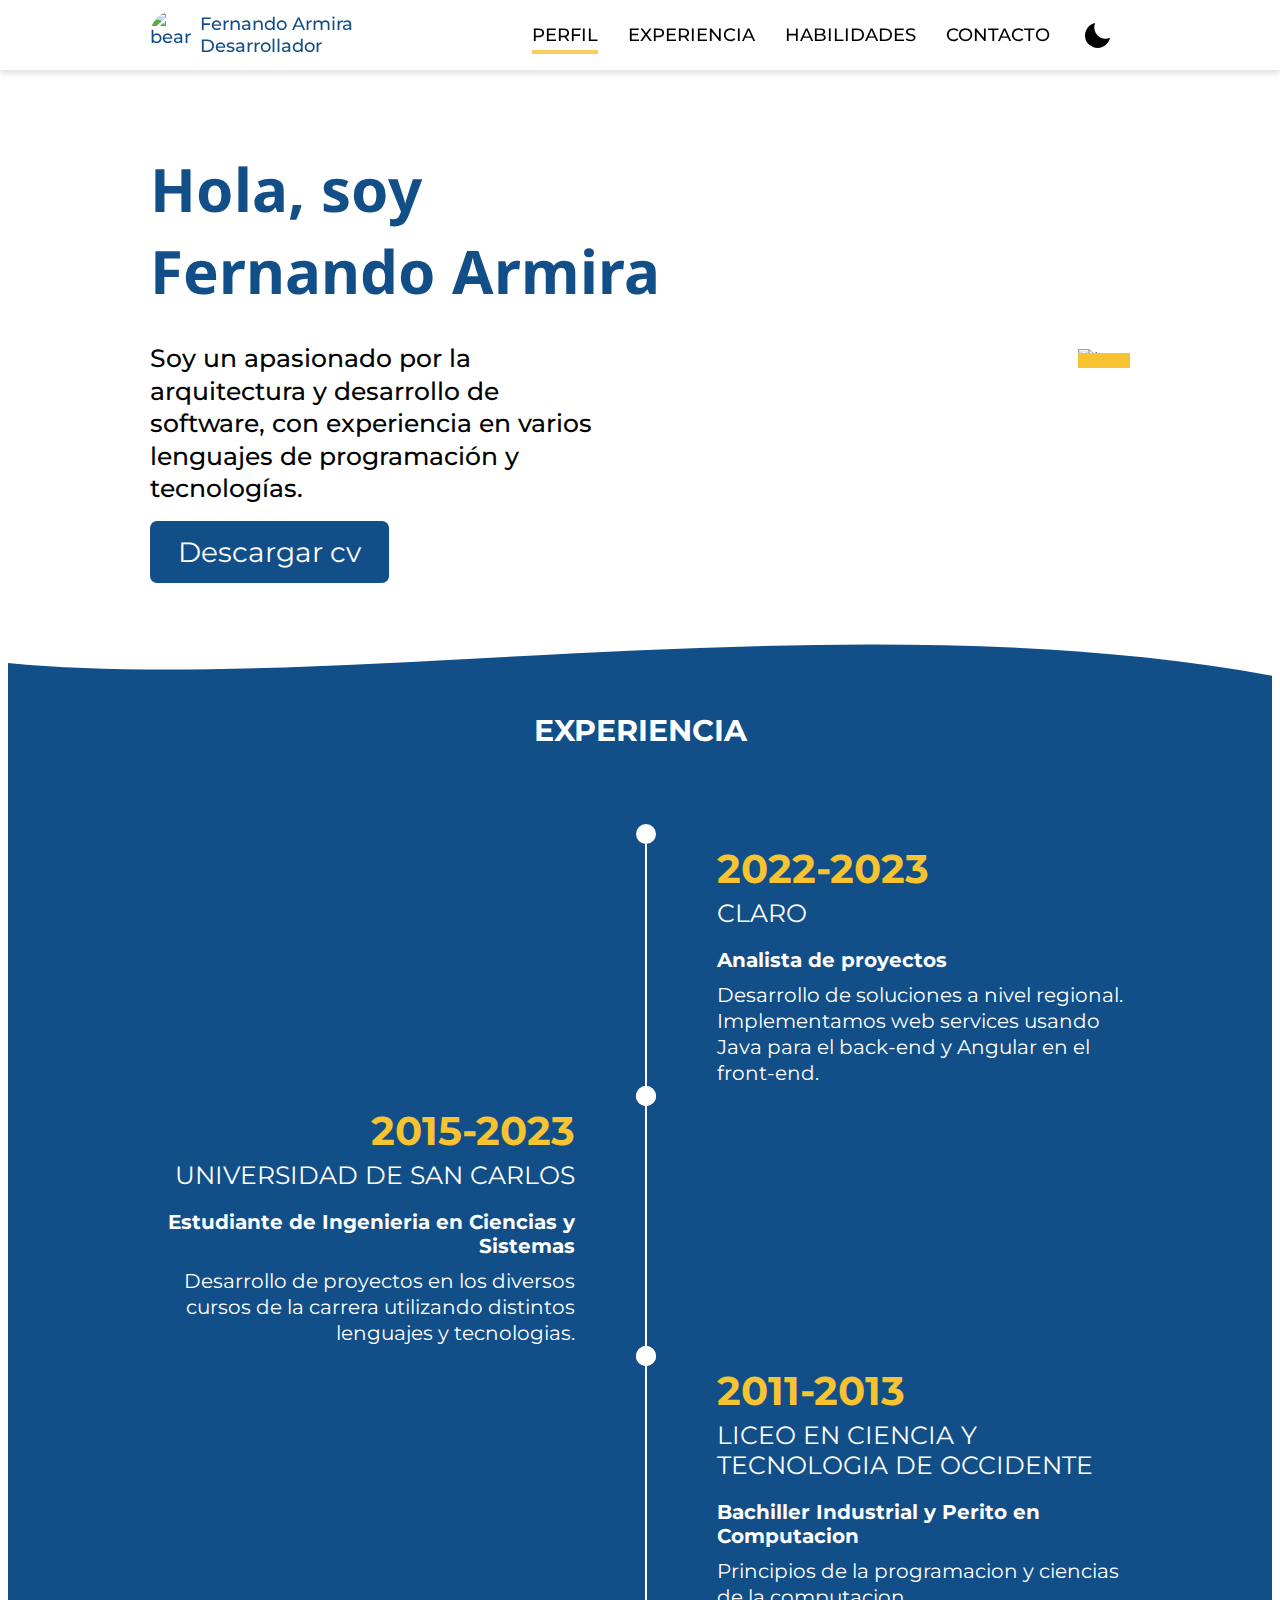
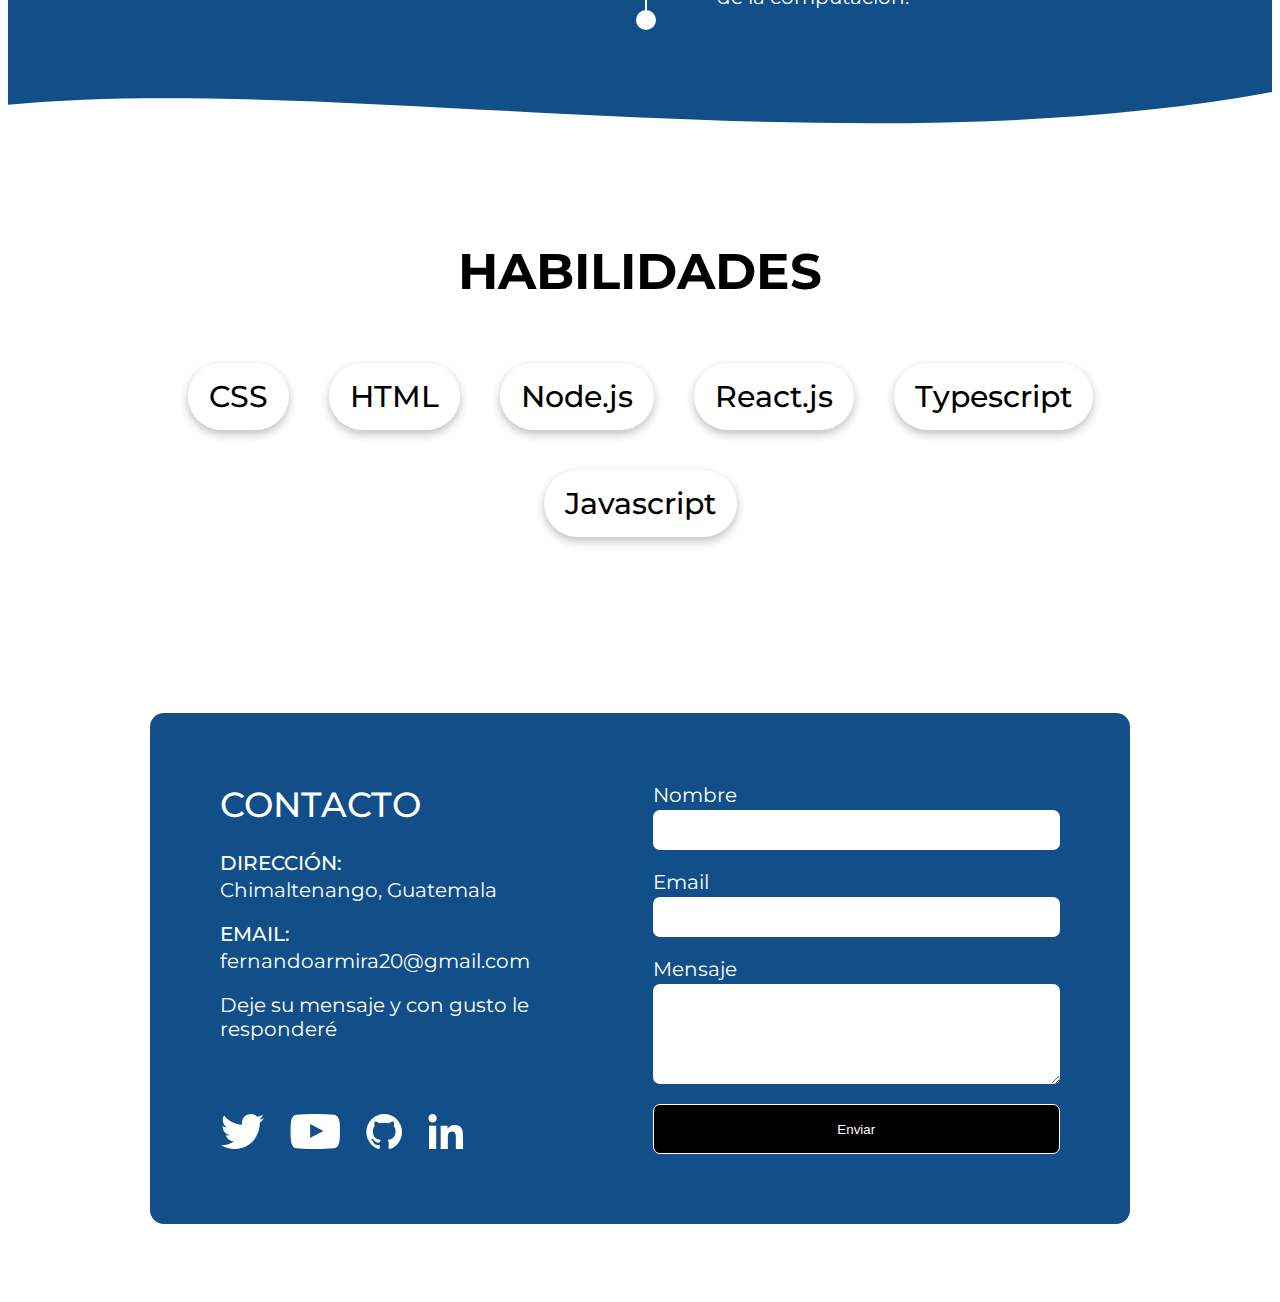
==== commit 7de42251: "Correccion" ====
--- a/curriculum/index.html
+++ b/curriculum/index.html
@@ -12,23 +12,33 @@
     <link rel="manifest" href="site.webmanifest">
 
     <script>
-        const userTheme = localStorage.getItem("theme");
-
-        const darkQuery=window.matchMedia("(prefers-color-scheme: dark)");
-
-        if(userTheme==="dark" || !userTheme && darkQuery.matches){
-            setTheme("dark");
-        }
-
-        darkQuery.addEventListener("change", function(e){
-            if(!localStorage.getItem("theme")){
-                setTheme(e.matches ? "dark" : "light");
+        (function(){
+            const userTheme = localStorage.getItem("theme");
+
+            const darkQuery=window.matchMedia("(prefers-color-scheme: dark)");
+
+            if(userTheme==="dark" || !userTheme && darkQuery.matches){
+                setTheme("dark");
             }
-        });
-
-        function setTheme(newTheme){
-            document.documentElement.setAttribute("data-theme",newTheme);
-        }
+
+            darkQuery.addEventListener("change", function(e){
+                if(!localStorage.getItem("theme")){
+                    setTheme(e.matches ? "dark" : "light");
+                }
+            });
+
+            function setTheme(newTheme){
+                document.documentElement.setAttribute("data-theme",newTheme);
+            }
+
+            window.__setUserTheme = function setUserTheme(newTheme){
+                document.documentElement.setAttribute("data-theme",newTheme);
+                localStorage.setItem("theme", newTheme)
+            }
+
+        })()
+
+        
     </script>
 
     <link
@@ -58,24 +68,7 @@
                     Desarrollador
                 </div>
             </a>
-
-            <button class="dark-mode-btn" aria-label="Activar modo oscuro">
-                <img src="img/sun.svg" alt="">
-            </button>
-            <button class="light-mode-btn" aria-label="Actuvar modo claro">
-                <img src="img/moon.svg" alt="">
-            </button>
-
-
-            <button class="open-menu" aria-label="Abrir menu">
-
-                <svg width="29" height="29" viewBox="0 0 29 29" fill="none" xmlns="http://www.w3.org/2000/svg">
-                <path d="M2 14.5H27" stroke="currentcolor" stroke-width="3" stroke-linecap="round" stroke-linejoin="round"/>
-                <path d="M2 2H27" stroke="currentcolor" stroke-width="3" stroke-linecap="round" stroke-linejoin="round"/>
-                <path d="M2 27H27" stroke="currentcolor" stroke-width="3" stroke-linecap="round" stroke-linejoin="round"/>
-                </svg>
-                    
-            </button>
+            
             <ul class="menu">
                 <button class="close-menu" aria-label="Cerrar menú">
                     <img src="img/close-icon.svg" alt="cerrar menú" />
@@ -85,6 +78,23 @@
                 <li><a href="#skills">Habilidades</a></li>
                 <li><a href="#contact">Contacto</a></li>
             </ul>
+
+            <button class="dark-mode-btn" aria-label="Activar modo oscuro">
+                <img src="img/sun.svg" alt="">
+            </button>
+            <button class="light-mode-btn" aria-label="Actuvar modo claro">
+                <img src="img/moon.svg" alt="">
+            </button>
+
+            <button class="open-menu" aria-label="Abrir menu">
+
+                <svg width="29" height="29" viewBox="0 0 29 29" fill="none" xmlns="http://www.w3.org/2000/svg">
+                <path d="M2 14.5H27" stroke="currentcolor" stroke-width="3" stroke-linecap="round" stroke-linejoin="round"/>
+                <path d="M2 2H27" stroke="currentcolor" stroke-width="3" stroke-linecap="round" stroke-linejoin="round"/>
+                <path d="M2 27H27" stroke="currentcolor" stroke-width="3" stroke-linecap="round" stroke-linejoin="round"/>
+                </svg>
+                    
+            </button>
             
         </nav>
     </header>
